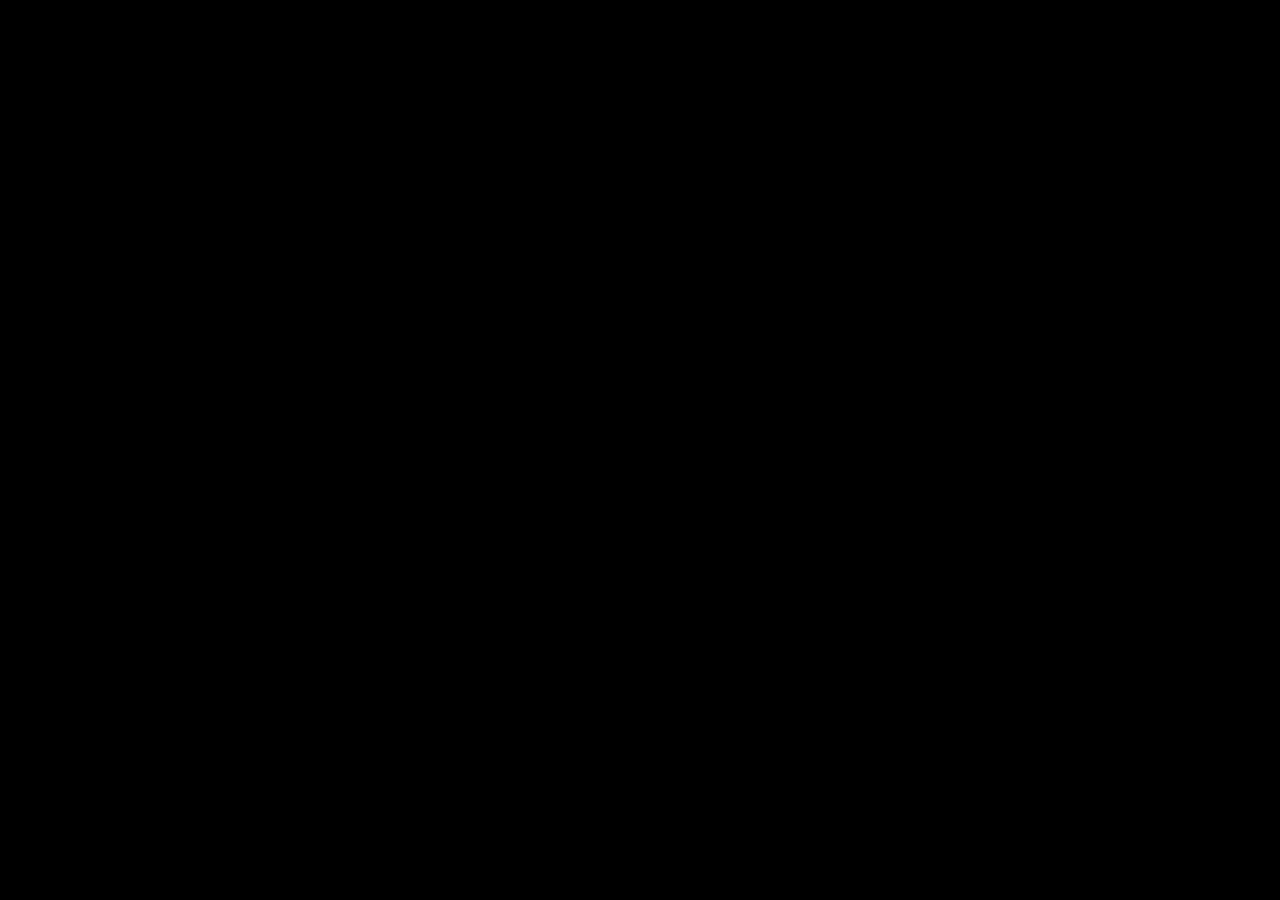
==== index.html @ 9c304bfe "first commit" ====
<!DOCTYPE html>
<html lang="uz">
<head>
  <meta charset="UTF-8">
  <meta name="viewport" content="width=device-width, initial-scale=1.0">
  <title>a</title>
  <link rel="stylesheet" href="./css/main.css" media="print" onload="this.media='all'" />
  <noscript>
    <link rel="stylesheet" href="./css/main.css" />
  </noscript>
  
</head>
<body>

 
  
</body>
</html>
---- css/main.css ----
@font-face {
	font-family: 'MontserratRegular';
	src: url('../fonts/Montserrat/Montserrat-Regular.woff2') format('woff2');
}
@font-face {
	font-family: 'MontserratBold';
	src: url('../fonts/Montserrat/Montserrat-Bold.ttf') format('truetype');
}
@font-face {
	font-family: 'Buyan';
	src: url('../fonts/Buyan/yubuyan-bold.woff') format('woff');
}
@font-face {
	font-family: 'Kuunari';
	src: url('../fonts/Kuunari/kuunari-black-condensed.woff') format('woff');
}

* {
	margin: 0;
	padding: 0;
	box-sizing: border-box;
	/* Matnni silliqroq ko'rsatish uchun muhim xususiyatlar */
	-webkit-font-smoothing: antialiased;
	-moz-osx-font-smoothing: grayscale;
}

body {
	background-color: #000000;
	color: white;
}

.container {
	max-width: 430px;
	margin: 0 auto;
	padding: 0 20px;
}

.header {
	padding-bottom: 20px;
	background-color: #000000;
}

.wrapper {
	display: flex;
	align-items: flex-start; /* Tepadan tekislash */
	margin-left: 20px;
	gap: 15px;
}

/* Chap va o'ng tarafdagi vaqt/sana bloklari */
.header__row,
.header__row__right {
	display: flex;
	flex-direction: column;
	padding-top: 10px; /* Logotip bilan bir qatorga tushishi uchun */
}

.header__row {
	align-items: flex-end;
	text-align: right;
}
.header__row__right {
	align-items: flex-start;
	text-align: left;
}

.header__row span,
.header__row__right span {
	font-family: 'MontserratRegular';
	font-size: 10px;
	color: #d7d7d7;
	text-transform: none;
	margin-bottom: 2px;
}

.row__text {
	font-family: 'MontserratBold';
	font-size: 14px;
	font-weight: 700;
	text-transform: uppercase;
	color: white;
}

.logo {
	display: flex;
	flex-direction: column;
	align-items: center;
	justify-content: center;
	background-color: #000;
	border: 1px solid rgba(255, 255, 255, 0.2);
	border-top: none;
	border-radius: 0 0 25px 25px;

	padding: 10px 20px;
	min-width: 160px;
}

.header__title {
	font-family: Buyan;
	font-weight: 700;
	font-size: 34px;
	line-height: 120%;
	text-align: center;
	text-transform: uppercase;
	color: #ffffff;
	margin-top: 25px;
	letter-spacing: 0.5px;
  max-width: 408px;
  width: 100%;
}

.header__title span {
	color: #ffd600;
	display: block;
  font-size: 34px;
}
---- css/main.css ----
@font-face {
	font-family: 'MontserratRegular';
	src: url('../fonts/Montserrat/Montserrat-Regular.woff2') format('woff2');
}
@font-face {
	font-family: 'MontserratBold';
	src: url('../fonts/Montserrat/Montserrat-Bold.ttf') format('truetype');
}
@font-face {
	font-family: 'Buyan';
	src: url('../fonts/Buyan/yubuyan-bold.woff') format('woff');
}
@font-face {
	font-family: 'Kuunari';
	src: url('../fonts/Kuunari/kuunari-black-condensed.woff') format('woff');
}

* {
	margin: 0;
	padding: 0;
	box-sizing: border-box;
	/* Matnni silliqroq ko'rsatish uchun muhim xususiyatlar */
	-webkit-font-smoothing: antialiased;
	-moz-osx-font-smoothing: grayscale;
}

body {
	background-color: #000000;
	color: white;
}

.container {
	max-width: 430px;
	margin: 0 auto;
	padding: 0 20px;
}

.header {
	padding-bottom: 20px;
	background-color: #000000;
}

.wrapper {
	display: flex;
	align-items: flex-start; /* Tepadan tekislash */
	margin-left: 20px;
	gap: 15px;
}

/* Chap va o'ng tarafdagi vaqt/sana bloklari */
.header__row,
.header__row__right {
	display: flex;
	flex-direction: column;
	padding-top: 10px; /* Logotip bilan bir qatorga tushishi uchun */
}

.header__row {
	align-items: flex-end;
	text-align: right;
}
.header__row__right {
	align-items: flex-start;
	text-align: left;
}

.header__row span,
.header__row__right span {
	font-family: 'MontserratRegular';
	font-size: 10px;
	color: #d7d7d7;
	text-transform: none;
	margin-bottom: 2px;
}

.row__text {
	font-family: 'MontserratBold';
	font-size: 14px;
	font-weight: 700;
	text-transform: uppercase;
	color: white;
}

.logo {
	display: flex;
	flex-direction: column;
	align-items: center;
	justify-content: center;
	background-color: #000;
	border: 1px solid rgba(255, 255, 255, 0.2);
	border-top: none;
	border-radius: 0 0 25px 25px;

	padding: 10px 20px;
	min-width: 160px;
}

.header__title {
	font-family: Buyan;
	font-weight: 700;
	font-size: 34px;
	line-height: 120%;
	text-align: center;
	text-transform: uppercase;
	color: #ffffff;
	margin-top: 25px;
	letter-spacing: 0.5px;
  max-width: 408px;
  width: 100%;
}

.header__title span {
	color: #ffd600;
	display: block;
  font-size: 34px;
}
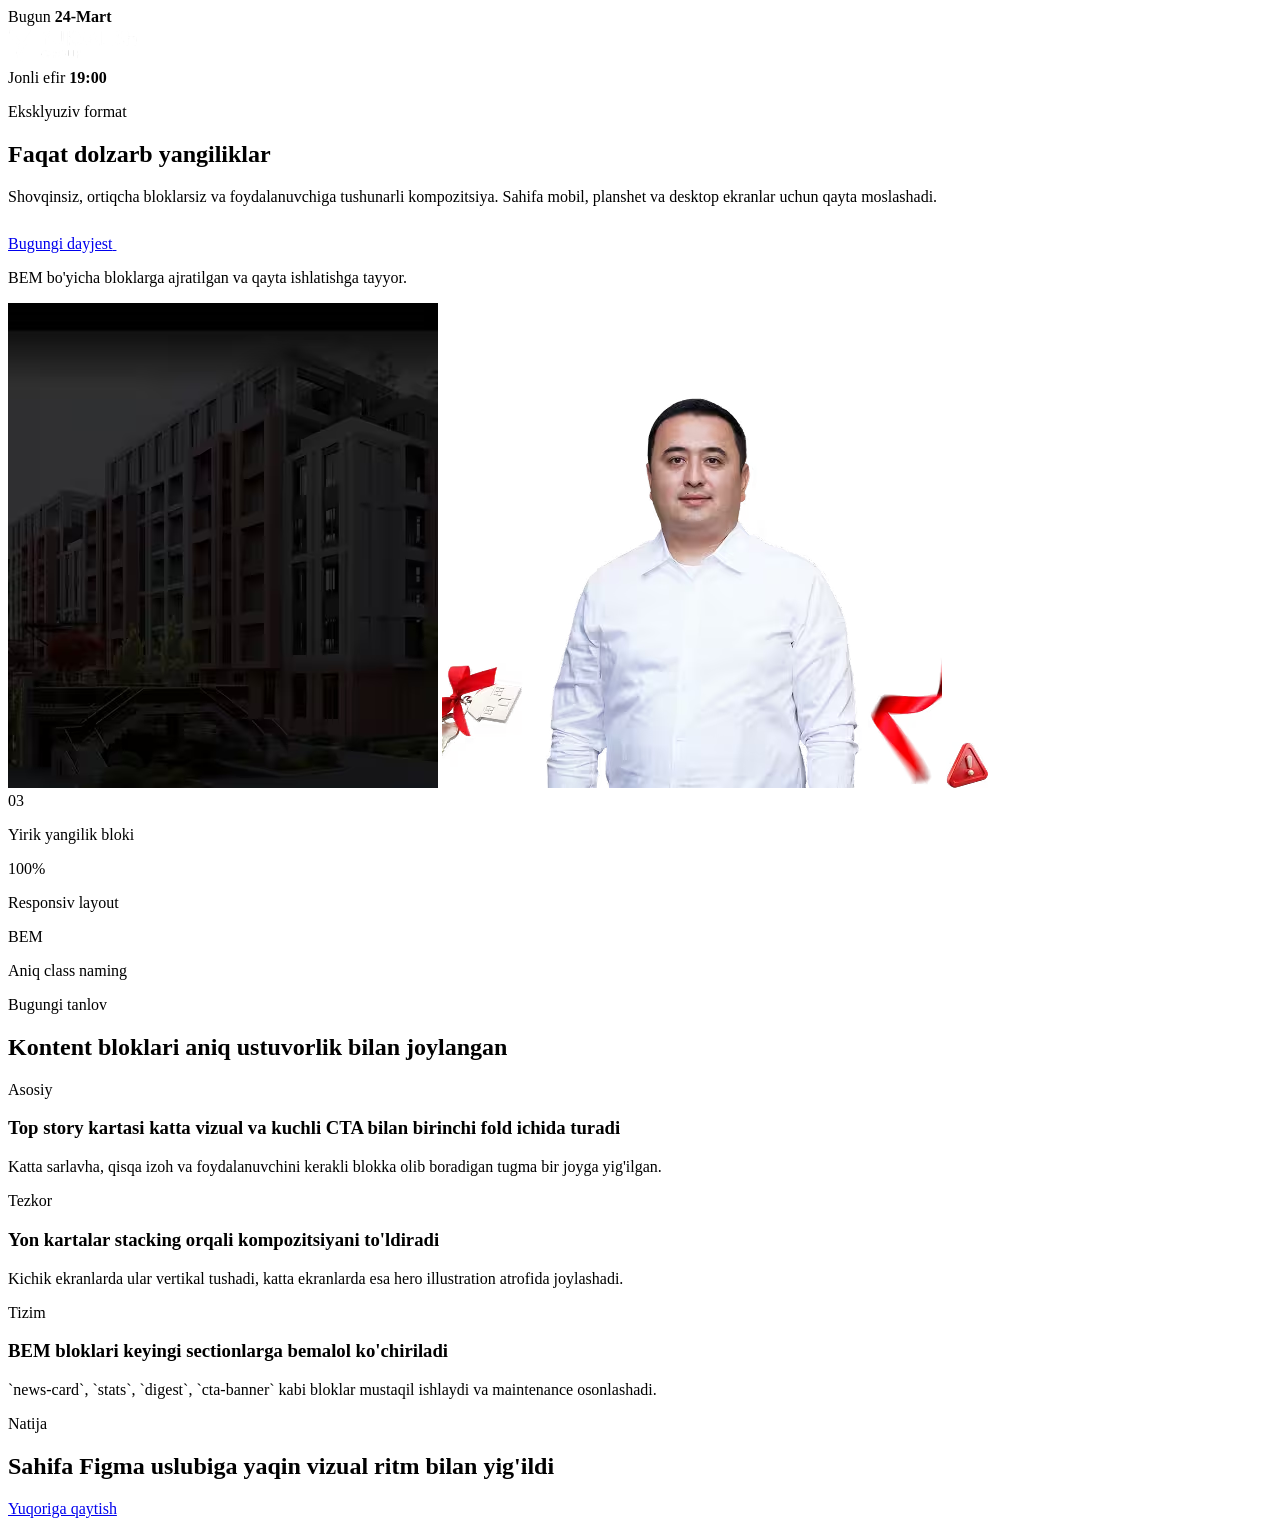
==== commit 339e6c73: "add" ====
--- a/index.html
+++ b/index.html
@@ -3,16 +3,126 @@
 <head>
   <meta charset="UTF-8">
   <meta name="viewport" content="width=device-width, initial-scale=1.0">
-  <title>a</title>
-  <link rel="stylesheet" href="./css/main.css" media="print" onload="this.media='all'" />
+  <title>Only News</title>
+  <meta name="description" content="Only News landing sahifasi. To'liq responsiv va BEM asosida yozilgan.">
+  <link rel="stylesheet" href="./css/main.css" media="print" onload="this.media='all'">
   <noscript>
-    <link rel="stylesheet" href="./css/main.css" />
+    <link rel="stylesheet" href="./css/main.css">
   </noscript>
-  
 </head>
-<body>
+<body class="page">
+  <div class="page__bg"></div>
 
- 
-  
+  <header class="site-header">
+    <div class="site-header__container container">
+      <div class="site-header__meta">
+        <span class="site-header__meta-label">Bugun</span>
+        <strong class="site-header__meta-value">24-Mart</strong>
+      </div>
+
+      <a class="site-header__logo-link" href="/" aria-label="Only News bosh sahifa">
+        <img class="site-header__logo" src="./images/header/logo.svg" alt="Only News logo" width="129" height="39">
+      </a>
+
+      <div class="site-header__meta site-header__meta--right">
+        <span class="site-header__meta-label">Jonli efir</span>
+        <strong class="site-header__meta-value">19:00</strong>
+      </div>
+    </div>
+  </header>
+
+  <main class="page__content">
+    <section class="hero">
+      <div class="hero__container container">
+        <div class="hero__content">
+          <p class="hero__eyebrow">Eksklyuziv format</p>
+          <h1 class="hero__title">
+            Faqat
+            <span class="hero__title-accent">dolzarb</span>
+            yangiliklar
+          </h1>
+          <p class="hero__description">
+            Shovqinsiz, ortiqcha bloklarsiz va foydalanuvchiga tushunarli kompozitsiya. Sahifa mobil, planshet va desktop ekranlar uchun qayta moslashadi.
+          </p>
+
+          <div class="hero__actions">
+            <a class="hero__button" href="#digest">
+              <span class="hero__button-text">Bugungi dayjest</span>
+              <span class="hero__button-icon" aria-hidden="true">
+                <img src="./images/hero/submit.svg" alt="" width="22" height="27">
+              </span>
+            </a>
+            <p class="hero__note">BEM bo'yicha bloklarga ajratilgan va qayta ishlatishga tayyor.</p>
+          </div>
+        </div>
+
+        <div class="hero__media">
+          <div class="hero__frame">
+            <img class="hero__frame-bg" src="./images/hero/wrapper.avif" alt="" loading="lazy" decoding="async">
+            <img class="hero__frame-card hero__frame-card--left" src="./images/hero/left.avif" alt="Asosiy yangilik kartasi" loading="lazy" decoding="async">
+            <img class="hero__frame-card hero__frame-card--center" src="./images/hero/logo.avif" alt="Only News asosiy kartasi" loading="lazy" decoding="async">
+            <img class="hero__frame-card hero__frame-card--right" src="./images/hero/right.avif" alt="Ikkinchi yangilik kartasi" loading="lazy" decoding="async">
+            <img class="hero__frame-mark" src="./images/hero/undo.avif" alt="" loading="lazy" decoding="async">
+          </div>
+        </div>
+      </div>
+    </section>
+
+    <section class="stats">
+      <div class="stats__container container">
+        <article class="stats__item">
+          <span class="stats__value">03</span>
+          <p class="stats__label">Yirik yangilik bloki</p>
+        </article>
+        <article class="stats__item">
+          <span class="stats__value">100%</span>
+          <p class="stats__label">Responsiv layout</p>
+        </article>
+        <article class="stats__item">
+          <span class="stats__value">BEM</span>
+          <p class="stats__label">Aniq class naming</p>
+        </article>
+      </div>
+    </section>
+
+    <section class="digest" id="digest">
+      <div class="digest__container container">
+        <div class="digest__intro">
+          <p class="digest__eyebrow">Bugungi tanlov</p>
+          <h2 class="digest__title">Kontent bloklari aniq ustuvorlik bilan joylangan</h2>
+        </div>
+
+        <div class="digest__grid">
+          <article class="news-card news-card--feature">
+            <span class="news-card__tag">Asosiy</span>
+            <h3 class="news-card__title">Top story kartasi katta vizual va kuchli CTA bilan birinchi fold ichida turadi</h3>
+            <p class="news-card__text">Katta sarlavha, qisqa izoh va foydalanuvchini kerakli blokka olib boradigan tugma bir joyga yig'ilgan.</p>
+          </article>
+
+          <article class="news-card">
+            <span class="news-card__tag">Tezkor</span>
+            <h3 class="news-card__title">Yon kartalar stacking orqali kompozitsiyani to'ldiradi</h3>
+            <p class="news-card__text">Kichik ekranlarda ular vertikal tushadi, katta ekranlarda esa hero illustration atrofida joylashadi.</p>
+          </article>
+
+          <article class="news-card">
+            <span class="news-card__tag">Tizim</span>
+            <h3 class="news-card__title">BEM bloklari keyingi sectionlarga bemalol ko'chiriladi</h3>
+            <p class="news-card__text">`news-card`, `stats`, `digest`, `cta-banner` kabi bloklar mustaqil ishlaydi va maintenance osonlashadi.</p>
+          </article>
+        </div>
+      </div>
+    </section>
+
+    <section class="cta-banner">
+      <div class="cta-banner__container container">
+        <div class="cta-banner__content">
+          <p class="cta-banner__eyebrow">Natija</p>
+          <h2 class="cta-banner__title">Sahifa Figma uslubiga yaqin vizual ritm bilan yig'ildi</h2>
+        </div>
+        <a class="cta-banner__button" href="#top">Yuqoriga qaytish</a>
+      </div>
+    </section>
+  </main>
 </body>
-</html>+</html>
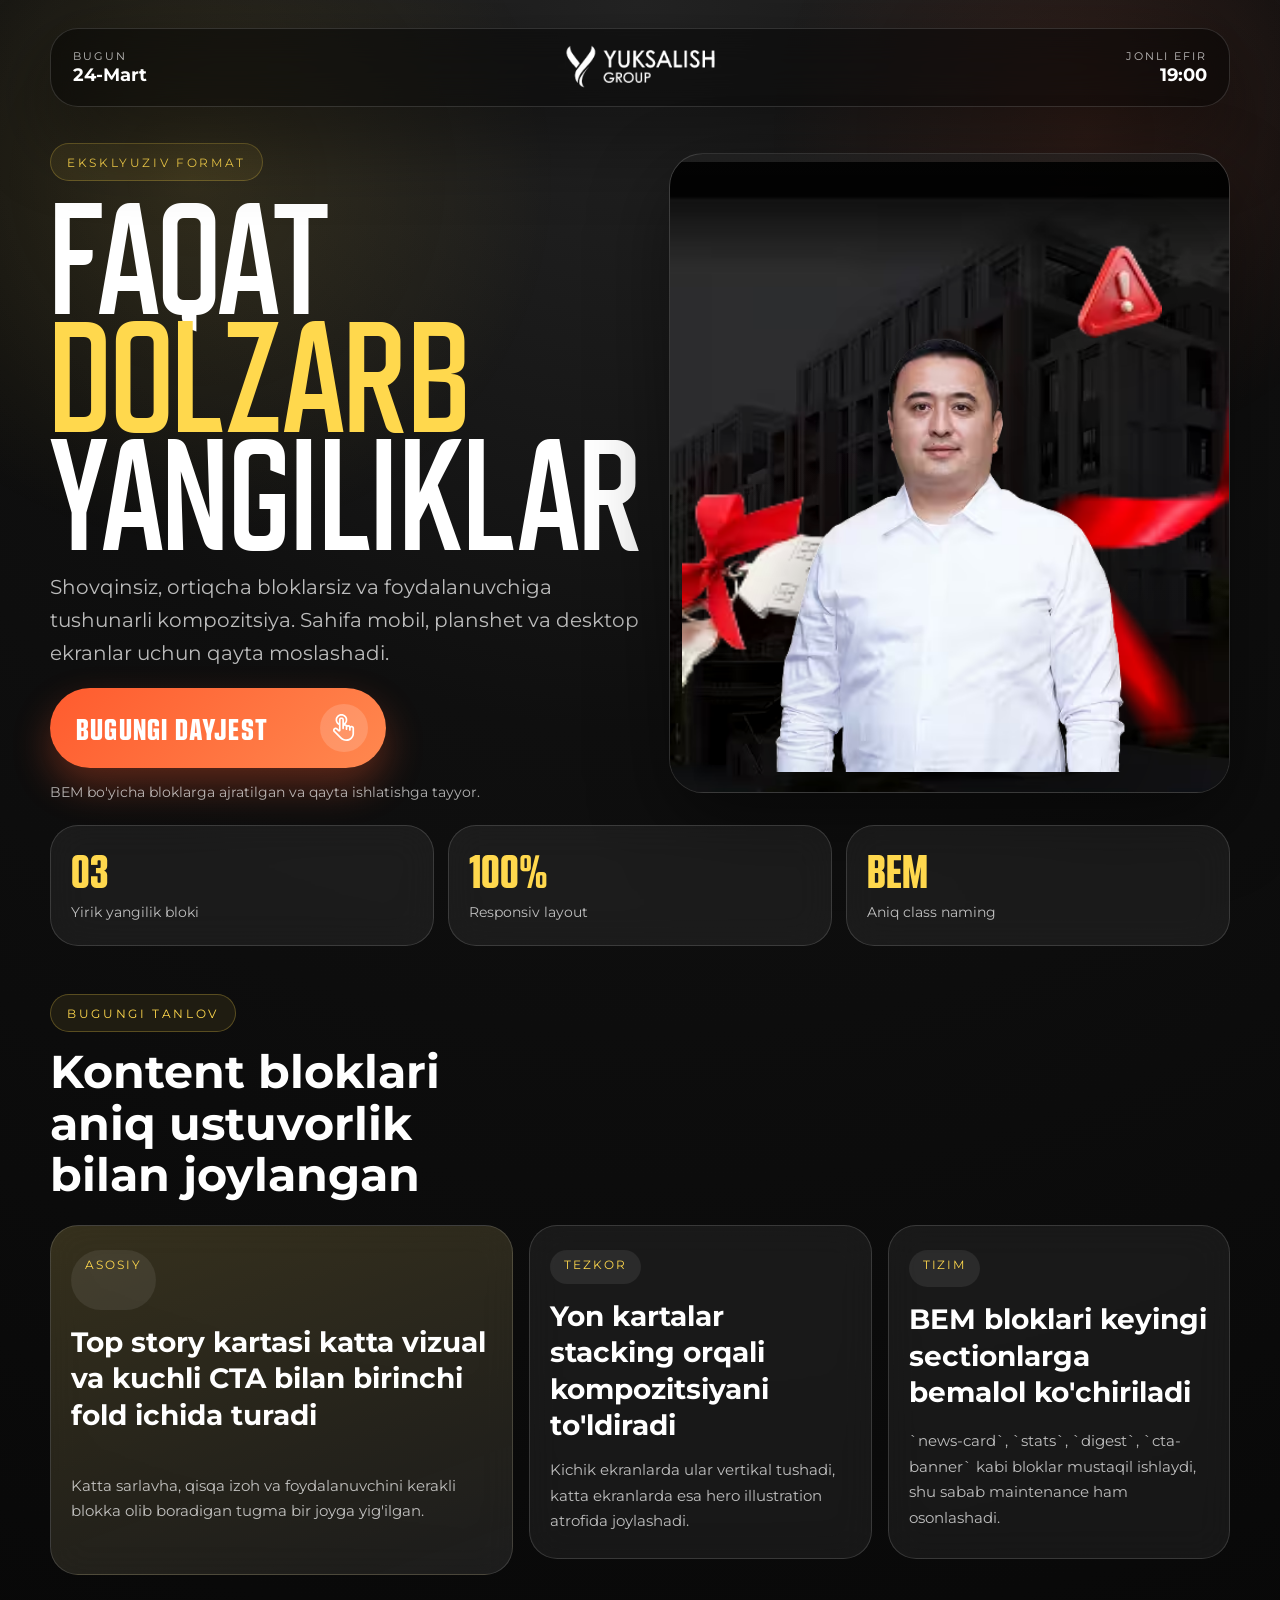
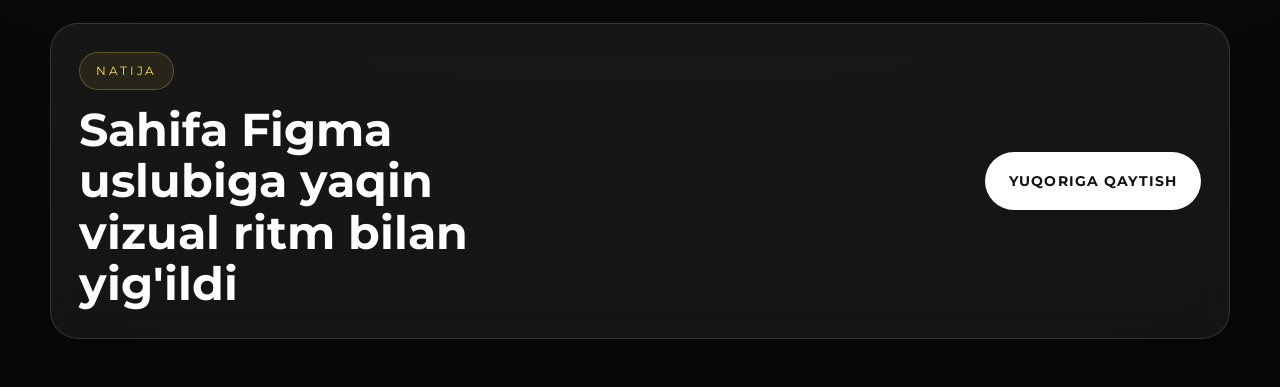
==== commit ff9e3add: "add" ====
--- a/index.html
+++ b/index.html
@@ -10,7 +10,7 @@
     <link rel="stylesheet" href="./css/main.css">
   </noscript>
 </head>
-<body class="page">
+<body class="page" id="top">
   <div class="page__bg"></div>
 
   <header class="site-header">
@@ -108,7 +108,7 @@
           <article class="news-card">
             <span class="news-card__tag">Tizim</span>
             <h3 class="news-card__title">BEM bloklari keyingi sectionlarga bemalol ko'chiriladi</h3>
-            <p class="news-card__text">`news-card`, `stats`, `digest`, `cta-banner` kabi bloklar mustaqil ishlaydi va maintenance osonlashadi.</p>
+            <p class="news-card__text">`news-card`, `stats`, `digest`, `cta-banner` kabi bloklar mustaqil ishlaydi, shu sabab maintenance ham osonlashadi.</p>
           </article>
         </div>
       </div>
--- a/css/main.css
+++ b/css/main.css
@@ -0,0 +1,510 @@
+@font-face {
+  font-family: "MontserratRegular";
+  src: url("../fonts/Montserrat/Montserrat-Regular.woff2") format("woff2");
+  font-display: swap;
+}
+
+@font-face {
+  font-family: "MontserratBold";
+  src: url("../fonts/Montserrat/Montserrat-Bold.woff2") format("woff2");
+  font-display: swap;
+}
+
+@font-face {
+  font-family: "Buyan";
+  src: url("../fonts/Buyan/yubuyan-bold.woff") format("woff");
+  font-display: swap;
+}
+
+@font-face {
+  font-family: "Kuunari";
+  src: url("../fonts/Kuunari/kuunari-black-condensed.woff") format("woff");
+  font-display: swap;
+}
+
+:root {
+  --page-bg: #060606;
+  --panel-bg: rgba(255, 255, 255, 0.06);
+  --panel-border: rgba(255, 255, 255, 0.14);
+  --text-primary: #ffffff;
+  --text-muted: rgba(255, 255, 255, 0.72);
+  --accent: #ffd84d;
+  --accent-strong: #ff5b2e;
+  --shadow-lg: 0 30px 80px rgba(0, 0, 0, 0.45);
+}
+
+*,
+*::before,
+*::after {
+  box-sizing: border-box;
+}
+
+html {
+  scroll-behavior: smooth;
+}
+
+body,
+h1,
+h2,
+h3,
+p {
+  margin: 0;
+}
+
+body {
+  min-width: 320px;
+  background: radial-gradient(circle at top, #242424 0%, #0f0f0f 35%, #060606 100%);
+  color: var(--text-primary);
+  font-family: "MontserratRegular", sans-serif;
+  -webkit-font-smoothing: antialiased;
+  -moz-osx-font-smoothing: grayscale;
+}
+
+img {
+  display: block;
+  max-width: 100%;
+}
+
+a {
+  color: inherit;
+  text-decoration: none;
+}
+
+.page {
+  position: relative;
+  overflow-x: clip;
+}
+
+.page__bg {
+  position: fixed;
+  inset: 0;
+  pointer-events: none;
+  background:
+    radial-gradient(circle at 15% 20%, rgba(255, 216, 77, 0.12), transparent 28%),
+    radial-gradient(circle at 85% 15%, rgba(255, 91, 46, 0.12), transparent 24%);
+  z-index: -1;
+}
+
+.page__content {
+  padding-bottom: 48px;
+}
+
+.container {
+  width: min(100% - 32px, 1180px);
+  margin-inline: auto;
+}
+
+.site-header {
+  padding-top: 20px;
+}
+
+.site-header__container {
+  display: grid;
+  grid-template-columns: 1fr auto 1fr;
+  align-items: center;
+  gap: 12px;
+  padding: 14px 16px;
+  border: 1px solid var(--panel-border);
+  border-radius: 28px;
+  background: rgba(0, 0, 0, 0.48);
+  backdrop-filter: blur(18px);
+  box-shadow: var(--shadow-lg);
+}
+
+.site-header__meta {
+  display: flex;
+  flex-direction: column;
+  gap: 2px;
+}
+
+.site-header__meta--right {
+  align-items: flex-end;
+  text-align: right;
+}
+
+.site-header__meta-label {
+  color: var(--text-muted);
+  font-size: 11px;
+  letter-spacing: 0.18em;
+  text-transform: uppercase;
+}
+
+.site-header__meta-value {
+  font-family: "MontserratBold", sans-serif;
+  font-size: clamp(13px, 2.8vw, 18px);
+  line-height: 1.2;
+}
+
+.site-header__logo-link {
+  justify-self: center;
+}
+
+.site-header__logo {
+  width: clamp(110px, 20vw, 150px);
+  height: auto;
+}
+
+.hero {
+  padding-top: 28px;
+}
+
+.hero__container {
+  display: grid;
+  gap: 24px;
+  align-items: center;
+}
+
+.hero__content {
+  display: grid;
+  gap: 18px;
+}
+
+.hero__eyebrow,
+.digest__eyebrow,
+.cta-banner__eyebrow {
+  display: inline-flex;
+  align-items: center;
+  width: fit-content;
+  min-height: 38px;
+  padding: 8px 16px;
+  border: 1px solid rgba(255, 216, 77, 0.26);
+  border-radius: 999px;
+  background: rgba(255, 216, 77, 0.08);
+  color: var(--accent);
+  font-size: 12px;
+  letter-spacing: 0.22em;
+  text-transform: uppercase;
+}
+
+.hero__title {
+  max-width: 11ch;
+  font-family: "Buyan", sans-serif;
+  font-size: clamp(54px, 13vw, 128px);
+  line-height: 0.92;
+  text-transform: uppercase;
+}
+
+.hero__title-accent {
+  display: block;
+  color: var(--accent);
+}
+
+.hero__description {
+  max-width: 620px;
+  color: var(--text-muted);
+  font-size: clamp(16px, 2.4vw, 20px);
+  line-height: 1.65;
+}
+
+.hero__actions {
+  display: grid;
+  gap: 14px;
+}
+
+.hero__button {
+  display: inline-flex;
+  align-items: center;
+  justify-content: space-between;
+  gap: 18px;
+  width: min(100%, 336px);
+  min-height: 74px;
+  padding: 16px 18px 16px 26px;
+  border-radius: 999px;
+  background: linear-gradient(135deg, var(--accent-strong), #ff884f);
+  box-shadow: 0 18px 38px rgba(255, 91, 46, 0.32);
+}
+
+.hero__button-text {
+  font-family: "Kuunari", sans-serif;
+  font-size: clamp(22px, 5vw, 30px);
+  line-height: 1;
+  letter-spacing: 0.04em;
+  text-transform: uppercase;
+}
+
+.hero__button-icon {
+  display: grid;
+  place-items: center;
+  flex-shrink: 0;
+  width: 48px;
+  height: 48px;
+  border-radius: 50%;
+  background: rgba(255, 255, 255, 0.16);
+}
+
+.hero__note {
+  color: rgba(255, 255, 255, 0.68);
+  font-size: 14px;
+  line-height: 1.55;
+}
+
+.hero__media {
+  position: relative;
+}
+
+.hero__frame {
+  position: relative;
+  isolation: isolate;
+  min-height: clamp(320px, 72vw, 640px);
+  padding: clamp(18px, 4vw, 42px);
+  border-radius: 34px;
+  border: 1px solid var(--panel-border);
+  background:
+    linear-gradient(180deg, rgba(255, 255, 255, 0.08), rgba(255, 255, 255, 0.02)),
+    rgba(0, 0, 0, 0.52);
+  overflow: hidden;
+  box-shadow: var(--shadow-lg);
+}
+
+.hero__frame-bg {
+  position: absolute;
+  inset: auto 0 0 0;
+  width: 100%;
+  height: auto;
+  opacity: 0.9;
+}
+
+.hero__frame-card,
+.hero__frame-mark {
+  position: absolute;
+  height: auto;
+  filter: drop-shadow(0 20px 40px rgba(0, 0, 0, 0.35));
+}
+
+.hero__frame-card--center {
+  left: 50%;
+  bottom: 20px;
+  width: min(68%, 360px);
+  transform: translateX(-50%);
+  z-index: 3;
+}
+
+.hero__frame-card--left {
+  left: -2%;
+  bottom: 28px;
+  width: min(42%, 210px);
+  z-index: 2;
+}
+
+.hero__frame-card--right {
+  right: -4%;
+  bottom: 34px;
+  width: min(42%, 210px);
+  z-index: 2;
+}
+
+.hero__frame-mark {
+  top: 14%;
+  right: 12%;
+  width: min(16%, 86px);
+  z-index: 4;
+}
+
+.stats {
+  padding-top: 22px;
+}
+
+.stats__container {
+  display: grid;
+  gap: 14px;
+}
+
+.stats__item,
+.news-card,
+.cta-banner__container {
+  border: 1px solid var(--panel-border);
+  border-radius: 28px;
+  background: var(--panel-bg);
+  backdrop-filter: blur(18px);
+}
+
+.stats__item {
+  padding: 22px 20px;
+}
+
+.stats__value {
+  display: block;
+  margin-bottom: 10px;
+  font-family: "Kuunari", sans-serif;
+  font-size: clamp(30px, 7vw, 44px);
+  line-height: 1;
+  color: var(--accent);
+  text-transform: uppercase;
+}
+
+.stats__label {
+  color: var(--text-muted);
+  font-size: 14px;
+  line-height: 1.5;
+}
+
+.digest {
+  padding-top: 48px;
+}
+
+.digest__container {
+  display: grid;
+  gap: 24px;
+}
+
+.digest__intro {
+  display: grid;
+  gap: 14px;
+}
+
+.digest__title,
+.cta-banner__title {
+  max-width: 14ch;
+  font-family: "MontserratBold", sans-serif;
+  font-size: clamp(28px, 5vw, 46px);
+  line-height: 1.12;
+}
+
+.digest__grid {
+  display: grid;
+  gap: 16px;
+}
+
+.news-card {
+  display: grid;
+  gap: 14px;
+  padding: 24px 20px;
+}
+
+.news-card--feature {
+  background:
+    linear-gradient(160deg, rgba(255, 216, 77, 0.14), rgba(255, 255, 255, 0.04)),
+    rgba(255, 255, 255, 0.04);
+}
+
+.news-card__tag {
+  width: fit-content;
+  min-height: 34px;
+  padding: 7px 14px;
+  border-radius: 999px;
+  background: rgba(255, 255, 255, 0.08);
+  color: var(--accent);
+  font-size: 12px;
+  letter-spacing: 0.16em;
+  text-transform: uppercase;
+}
+
+.news-card__title {
+  font-family: "MontserratBold", sans-serif;
+  font-size: clamp(20px, 4vw, 28px);
+  line-height: 1.3;
+}
+
+.news-card__text {
+  color: var(--text-muted);
+  font-size: 15px;
+  line-height: 1.7;
+}
+
+.cta-banner {
+  padding-top: 48px;
+}
+
+.cta-banner__container {
+  display: grid;
+  gap: 22px;
+  padding: 24px 20px;
+}
+
+.cta-banner__content {
+  display: grid;
+  gap: 14px;
+}
+
+.cta-banner__button {
+  display: inline-flex;
+  align-items: center;
+  justify-content: center;
+  min-height: 58px;
+  padding: 12px 24px;
+  border-radius: 999px;
+  background: #ffffff;
+  color: #111111;
+  font-family: "MontserratBold", sans-serif;
+  font-size: 14px;
+  letter-spacing: 0.08em;
+  text-transform: uppercase;
+}
+
+@media (min-width: 640px) {
+  .container {
+    width: min(100% - 48px, 1180px);
+  }
+
+  .hero {
+    padding-top: 36px;
+  }
+
+  .stats__container {
+    grid-template-columns: repeat(3, 1fr);
+  }
+
+  .digest__grid {
+    grid-template-columns: repeat(2, 1fr);
+  }
+
+  .news-card--feature {
+    grid-column: span 2;
+  }
+
+  .cta-banner__container {
+    grid-template-columns: minmax(0, 1fr) auto;
+    align-items: center;
+    padding: 28px;
+  }
+}
+
+@media (min-width: 960px) {
+  .site-header {
+    padding-top: 28px;
+  }
+
+  .site-header__container {
+    padding: 16px 22px;
+  }
+
+  .hero__container {
+    grid-template-columns: minmax(0, 1.02fr) minmax(420px, 0.98fr);
+    gap: 36px;
+  }
+
+  .hero__frame-card--left {
+    left: 2%;
+  }
+
+  .hero__frame-card--right {
+    right: 0;
+  }
+
+  .digest__grid {
+    grid-template-columns: 1.15fr 0.85fr 0.85fr;
+  }
+
+  .news-card--feature {
+    grid-column: auto;
+    grid-row: span 2;
+  }
+}
+
+@media (max-width: 479px) {
+  .site-header__container {
+    grid-template-columns: 1fr;
+    justify-items: center;
+    text-align: center;
+  }
+
+  .site-header__meta,
+  .site-header__meta--right {
+    align-items: center;
+    text-align: center;
+  }
+
+  .hero__button {
+    width: 100%;
+  }
+}
--- a/css/main.css
+++ b/css/main.css
@@ -0,0 +1,510 @@
+@font-face {
+  font-family: "MontserratRegular";
+  src: url("../fonts/Montserrat/Montserrat-Regular.woff2") format("woff2");
+  font-display: swap;
+}
+
+@font-face {
+  font-family: "MontserratBold";
+  src: url("../fonts/Montserrat/Montserrat-Bold.woff2") format("woff2");
+  font-display: swap;
+}
+
+@font-face {
+  font-family: "Buyan";
+  src: url("../fonts/Buyan/yubuyan-bold.woff") format("woff");
+  font-display: swap;
+}
+
+@font-face {
+  font-family: "Kuunari";
+  src: url("../fonts/Kuunari/kuunari-black-condensed.woff") format("woff");
+  font-display: swap;
+}
+
+:root {
+  --page-bg: #060606;
+  --panel-bg: rgba(255, 255, 255, 0.06);
+  --panel-border: rgba(255, 255, 255, 0.14);
+  --text-primary: #ffffff;
+  --text-muted: rgba(255, 255, 255, 0.72);
+  --accent: #ffd84d;
+  --accent-strong: #ff5b2e;
+  --shadow-lg: 0 30px 80px rgba(0, 0, 0, 0.45);
+}
+
+*,
+*::before,
+*::after {
+  box-sizing: border-box;
+}
+
+html {
+  scroll-behavior: smooth;
+}
+
+body,
+h1,
+h2,
+h3,
+p {
+  margin: 0;
+}
+
+body {
+  min-width: 320px;
+  background: radial-gradient(circle at top, #242424 0%, #0f0f0f 35%, #060606 100%);
+  color: var(--text-primary);
+  font-family: "MontserratRegular", sans-serif;
+  -webkit-font-smoothing: antialiased;
+  -moz-osx-font-smoothing: grayscale;
+}
+
+img {
+  display: block;
+  max-width: 100%;
+}
+
+a {
+  color: inherit;
+  text-decoration: none;
+}
+
+.page {
+  position: relative;
+  overflow-x: clip;
+}
+
+.page__bg {
+  position: fixed;
+  inset: 0;
+  pointer-events: none;
+  background:
+    radial-gradient(circle at 15% 20%, rgba(255, 216, 77, 0.12), transparent 28%),
+    radial-gradient(circle at 85% 15%, rgba(255, 91, 46, 0.12), transparent 24%);
+  z-index: -1;
+}
+
+.page__content {
+  padding-bottom: 48px;
+}
+
+.container {
+  width: min(100% - 32px, 1180px);
+  margin-inline: auto;
+}
+
+.site-header {
+  padding-top: 20px;
+}
+
+.site-header__container {
+  display: grid;
+  grid-template-columns: 1fr auto 1fr;
+  align-items: center;
+  gap: 12px;
+  padding: 14px 16px;
+  border: 1px solid var(--panel-border);
+  border-radius: 28px;
+  background: rgba(0, 0, 0, 0.48);
+  backdrop-filter: blur(18px);
+  box-shadow: var(--shadow-lg);
+}
+
+.site-header__meta {
+  display: flex;
+  flex-direction: column;
+  gap: 2px;
+}
+
+.site-header__meta--right {
+  align-items: flex-end;
+  text-align: right;
+}
+
+.site-header__meta-label {
+  color: var(--text-muted);
+  font-size: 11px;
+  letter-spacing: 0.18em;
+  text-transform: uppercase;
+}
+
+.site-header__meta-value {
+  font-family: "MontserratBold", sans-serif;
+  font-size: clamp(13px, 2.8vw, 18px);
+  line-height: 1.2;
+}
+
+.site-header__logo-link {
+  justify-self: center;
+}
+
+.site-header__logo {
+  width: clamp(110px, 20vw, 150px);
+  height: auto;
+}
+
+.hero {
+  padding-top: 28px;
+}
+
+.hero__container {
+  display: grid;
+  gap: 24px;
+  align-items: center;
+}
+
+.hero__content {
+  display: grid;
+  gap: 18px;
+}
+
+.hero__eyebrow,
+.digest__eyebrow,
+.cta-banner__eyebrow {
+  display: inline-flex;
+  align-items: center;
+  width: fit-content;
+  min-height: 38px;
+  padding: 8px 16px;
+  border: 1px solid rgba(255, 216, 77, 0.26);
+  border-radius: 999px;
+  background: rgba(255, 216, 77, 0.08);
+  color: var(--accent);
+  font-size: 12px;
+  letter-spacing: 0.22em;
+  text-transform: uppercase;
+}
+
+.hero__title {
+  max-width: 11ch;
+  font-family: "Buyan", sans-serif;
+  font-size: clamp(54px, 13vw, 128px);
+  line-height: 0.92;
+  text-transform: uppercase;
+}
+
+.hero__title-accent {
+  display: block;
+  color: var(--accent);
+}
+
+.hero__description {
+  max-width: 620px;
+  color: var(--text-muted);
+  font-size: clamp(16px, 2.4vw, 20px);
+  line-height: 1.65;
+}
+
+.hero__actions {
+  display: grid;
+  gap: 14px;
+}
+
+.hero__button {
+  display: inline-flex;
+  align-items: center;
+  justify-content: space-between;
+  gap: 18px;
+  width: min(100%, 336px);
+  min-height: 74px;
+  padding: 16px 18px 16px 26px;
+  border-radius: 999px;
+  background: linear-gradient(135deg, var(--accent-strong), #ff884f);
+  box-shadow: 0 18px 38px rgba(255, 91, 46, 0.32);
+}
+
+.hero__button-text {
+  font-family: "Kuunari", sans-serif;
+  font-size: clamp(22px, 5vw, 30px);
+  line-height: 1;
+  letter-spacing: 0.04em;
+  text-transform: uppercase;
+}
+
+.hero__button-icon {
+  display: grid;
+  place-items: center;
+  flex-shrink: 0;
+  width: 48px;
+  height: 48px;
+  border-radius: 50%;
+  background: rgba(255, 255, 255, 0.16);
+}
+
+.hero__note {
+  color: rgba(255, 255, 255, 0.68);
+  font-size: 14px;
+  line-height: 1.55;
+}
+
+.hero__media {
+  position: relative;
+}
+
+.hero__frame {
+  position: relative;
+  isolation: isolate;
+  min-height: clamp(320px, 72vw, 640px);
+  padding: clamp(18px, 4vw, 42px);
+  border-radius: 34px;
+  border: 1px solid var(--panel-border);
+  background:
+    linear-gradient(180deg, rgba(255, 255, 255, 0.08), rgba(255, 255, 255, 0.02)),
+    rgba(0, 0, 0, 0.52);
+  overflow: hidden;
+  box-shadow: var(--shadow-lg);
+}
+
+.hero__frame-bg {
+  position: absolute;
+  inset: auto 0 0 0;
+  width: 100%;
+  height: auto;
+  opacity: 0.9;
+}
+
+.hero__frame-card,
+.hero__frame-mark {
+  position: absolute;
+  height: auto;
+  filter: drop-shadow(0 20px 40px rgba(0, 0, 0, 0.35));
+}
+
+.hero__frame-card--center {
+  left: 50%;
+  bottom: 20px;
+  width: min(68%, 360px);
+  transform: translateX(-50%);
+  z-index: 3;
+}
+
+.hero__frame-card--left {
+  left: -2%;
+  bottom: 28px;
+  width: min(42%, 210px);
+  z-index: 2;
+}
+
+.hero__frame-card--right {
+  right: -4%;
+  bottom: 34px;
+  width: min(42%, 210px);
+  z-index: 2;
+}
+
+.hero__frame-mark {
+  top: 14%;
+  right: 12%;
+  width: min(16%, 86px);
+  z-index: 4;
+}
+
+.stats {
+  padding-top: 22px;
+}
+
+.stats__container {
+  display: grid;
+  gap: 14px;
+}
+
+.stats__item,
+.news-card,
+.cta-banner__container {
+  border: 1px solid var(--panel-border);
+  border-radius: 28px;
+  background: var(--panel-bg);
+  backdrop-filter: blur(18px);
+}
+
+.stats__item {
+  padding: 22px 20px;
+}
+
+.stats__value {
+  display: block;
+  margin-bottom: 10px;
+  font-family: "Kuunari", sans-serif;
+  font-size: clamp(30px, 7vw, 44px);
+  line-height: 1;
+  color: var(--accent);
+  text-transform: uppercase;
+}
+
+.stats__label {
+  color: var(--text-muted);
+  font-size: 14px;
+  line-height: 1.5;
+}
+
+.digest {
+  padding-top: 48px;
+}
+
+.digest__container {
+  display: grid;
+  gap: 24px;
+}
+
+.digest__intro {
+  display: grid;
+  gap: 14px;
+}
+
+.digest__title,
+.cta-banner__title {
+  max-width: 14ch;
+  font-family: "MontserratBold", sans-serif;
+  font-size: clamp(28px, 5vw, 46px);
+  line-height: 1.12;
+}
+
+.digest__grid {
+  display: grid;
+  gap: 16px;
+}
+
+.news-card {
+  display: grid;
+  gap: 14px;
+  padding: 24px 20px;
+}
+
+.news-card--feature {
+  background:
+    linear-gradient(160deg, rgba(255, 216, 77, 0.14), rgba(255, 255, 255, 0.04)),
+    rgba(255, 255, 255, 0.04);
+}
+
+.news-card__tag {
+  width: fit-content;
+  min-height: 34px;
+  padding: 7px 14px;
+  border-radius: 999px;
+  background: rgba(255, 255, 255, 0.08);
+  color: var(--accent);
+  font-size: 12px;
+  letter-spacing: 0.16em;
+  text-transform: uppercase;
+}
+
+.news-card__title {
+  font-family: "MontserratBold", sans-serif;
+  font-size: clamp(20px, 4vw, 28px);
+  line-height: 1.3;
+}
+
+.news-card__text {
+  color: var(--text-muted);
+  font-size: 15px;
+  line-height: 1.7;
+}
+
+.cta-banner {
+  padding-top: 48px;
+}
+
+.cta-banner__container {
+  display: grid;
+  gap: 22px;
+  padding: 24px 20px;
+}
+
+.cta-banner__content {
+  display: grid;
+  gap: 14px;
+}
+
+.cta-banner__button {
+  display: inline-flex;
+  align-items: center;
+  justify-content: center;
+  min-height: 58px;
+  padding: 12px 24px;
+  border-radius: 999px;
+  background: #ffffff;
+  color: #111111;
+  font-family: "MontserratBold", sans-serif;
+  font-size: 14px;
+  letter-spacing: 0.08em;
+  text-transform: uppercase;
+}
+
+@media (min-width: 640px) {
+  .container {
+    width: min(100% - 48px, 1180px);
+  }
+
+  .hero {
+    padding-top: 36px;
+  }
+
+  .stats__container {
+    grid-template-columns: repeat(3, 1fr);
+  }
+
+  .digest__grid {
+    grid-template-columns: repeat(2, 1fr);
+  }
+
+  .news-card--feature {
+    grid-column: span 2;
+  }
+
+  .cta-banner__container {
+    grid-template-columns: minmax(0, 1fr) auto;
+    align-items: center;
+    padding: 28px;
+  }
+}
+
+@media (min-width: 960px) {
+  .site-header {
+    padding-top: 28px;
+  }
+
+  .site-header__container {
+    padding: 16px 22px;
+  }
+
+  .hero__container {
+    grid-template-columns: minmax(0, 1.02fr) minmax(420px, 0.98fr);
+    gap: 36px;
+  }
+
+  .hero__frame-card--left {
+    left: 2%;
+  }
+
+  .hero__frame-card--right {
+    right: 0;
+  }
+
+  .digest__grid {
+    grid-template-columns: 1.15fr 0.85fr 0.85fr;
+  }
+
+  .news-card--feature {
+    grid-column: auto;
+    grid-row: span 2;
+  }
+}
+
+@media (max-width: 479px) {
+  .site-header__container {
+    grid-template-columns: 1fr;
+    justify-items: center;
+    text-align: center;
+  }
+
+  .site-header__meta,
+  .site-header__meta--right {
+    align-items: center;
+    text-align: center;
+  }
+
+  .hero__button {
+    width: 100%;
+  }
+}
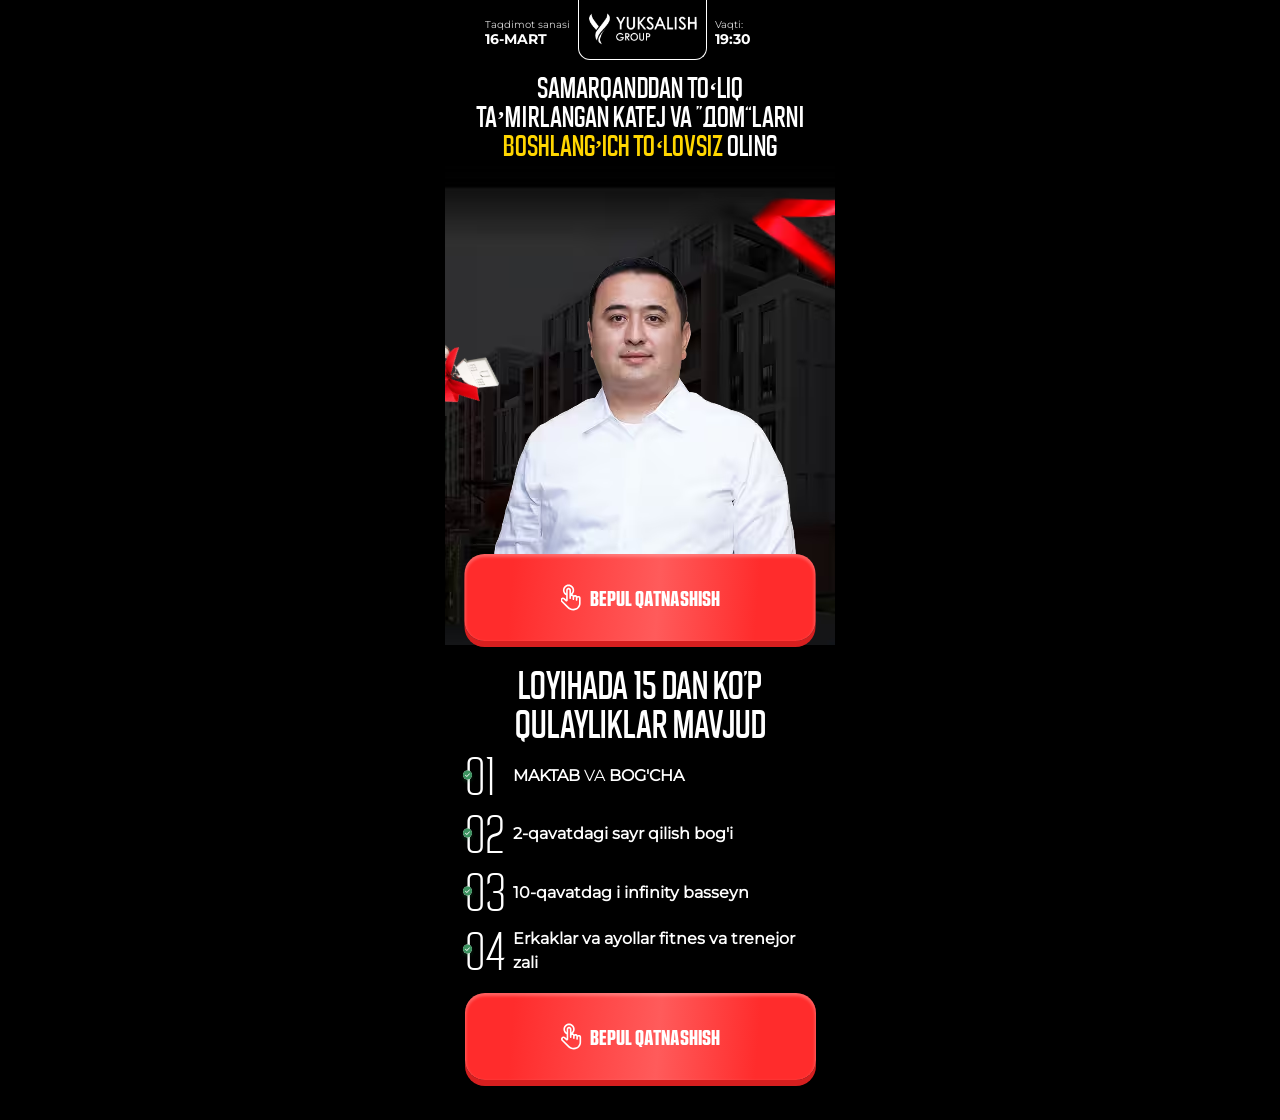
==== commit bc9b455b: "add" ====
--- a/index.html
+++ b/index.html
@@ -1,128 +1,82 @@
 <!DOCTYPE html>
 <html lang="uz">
+
 <head>
   <meta charset="UTF-8">
   <meta name="viewport" content="width=device-width, initial-scale=1.0">
-  <title>Only News</title>
-  <meta name="description" content="Only News landing sahifasi. To'liq responsiv va BEM asosida yozilgan.">
-  <link rel="stylesheet" href="./css/main.css" media="print" onload="this.media='all'">
+  <title>a</title>
+  <link rel="stylesheet" href="./css/main.css" media="print" onload="this.media='all'" />
   <noscript>
-    <link rel="stylesheet" href="./css/main.css">
+    <link rel="stylesheet" href="./css/main.css" />
   </noscript>
+
 </head>
-<body class="page" id="top">
-  <div class="page__bg"></div>
 
-  <header class="site-header">
-    <div class="site-header__container container">
-      <div class="site-header__meta">
-        <span class="site-header__meta-label">Bugun</span>
-        <strong class="site-header__meta-value">24-Mart</strong>
+<body>
+
+  <header class="header">
+    <div class="header__container container">
+      <div class="wrapper">
+        <div class="header__row">
+          <span>Taqdimot sanasi</span>
+          <h4 class="row__text">16-Mart</h4>
+        </div>
+        <img src="./images/header/logo.svg" alt="logo" class="logo" width="129" height="60" loading="lazy"
+          decoding="async">
+        <div class="header__row__right">
+          <span>Vaqti:</span>
+          <h4 class="row__text">19:30</h4>
+        </div>
       </div>
-
-      <a class="site-header__logo-link" href="/" aria-label="Only News bosh sahifa">
-        <img class="site-header__logo" src="./images/header/logo.svg" alt="Only News logo" width="129" height="39">
-      </a>
-
-      <div class="site-header__meta site-header__meta--right">
-        <span class="site-header__meta-label">Jonli efir</span>
-        <strong class="site-header__meta-value">19:00</strong>
-      </div>
+      <h2 class="header__title">
+        Samarqanddan to‘liq <br> ta’mirlangan katej va “дом”larni <span>boshlang’ich to‘lovsiz</span> oling
+      </h2>
     </div>
   </header>
 
-  <main class="page__content">
-    <section class="hero">
-      <div class="hero__container container">
-        <div class="hero__content">
-          <p class="hero__eyebrow">Eksklyuziv format</p>
-          <h1 class="hero__title">
-            Faqat
-            <span class="hero__title-accent">dolzarb</span>
-            yangiliklar
-          </h1>
-          <p class="hero__description">
-            Shovqinsiz, ortiqcha bloklarsiz va foydalanuvchiga tushunarli kompozitsiya. Sahifa mobil, planshet va desktop ekranlar uchun qayta moslashadi.
-          </p>
-
-          <div class="hero__actions">
-            <a class="hero__button" href="#digest">
-              <span class="hero__button-text">Bugungi dayjest</span>
-              <span class="hero__button-icon" aria-hidden="true">
-                <img src="./images/hero/submit.svg" alt="" width="22" height="27">
-              </span>
-            </a>
-            <p class="hero__note">BEM bo'yicha bloklarga ajratilgan va qayta ishlatishga tayyor.</p>
-          </div>
+  <section class="hero">
+    <div class="hero__inner">
+      <img src="./images/hero/right.avif" alt="rightImg" class="right" width="128" height="130" loading="lazy"
+        decoding="async">
+      <img src="./images/hero/logo.avif" alt="logo" class="hero__logo" width="323" height="396">
+      <div class="inner__btns">
+        <button class="inner__btn"><img src="./images/hero/submit.svg" alt="submit" width="21" height="27"
+            loading="lazy" decoding="async"> Bepul qatnashish</button>
+      </div>
+      <img src="./images/hero/left.avif" alt="leftImg" class="left" width="135" height="83" loading="lazy"
+        decoding="async">
+    </div>
+    <div class="hero__container container">
+      <div class="hero__wrapper">
+        <h3 class="wrapper__title">
+          Loyihada 15 dan ko'p qulayliklar mavjud
+        </h3>
+        <div class="wrapper__row">
+          <h3 class="wrapper__row__title"><img src="./images/hero/glaichka.svg" alt="ticket" class="ticket" width="15"
+              height="15">01</h3>
+          <p class="wrapper__row__text"><b> MAKTAB</b> VA <b>BOG'CHA</b></p>
         </div>
-
-        <div class="hero__media">
-          <div class="hero__frame">
-            <img class="hero__frame-bg" src="./images/hero/wrapper.avif" alt="" loading="lazy" decoding="async">
-            <img class="hero__frame-card hero__frame-card--left" src="./images/hero/left.avif" alt="Asosiy yangilik kartasi" loading="lazy" decoding="async">
-            <img class="hero__frame-card hero__frame-card--center" src="./images/hero/logo.avif" alt="Only News asosiy kartasi" loading="lazy" decoding="async">
-            <img class="hero__frame-card hero__frame-card--right" src="./images/hero/right.avif" alt="Ikkinchi yangilik kartasi" loading="lazy" decoding="async">
-            <img class="hero__frame-mark" src="./images/hero/undo.avif" alt="" loading="lazy" decoding="async">
-          </div>
+        <div class="wrapper__row">
+          <h3 class="wrapper__row__title"><img src="./images/hero/glaichka.svg" alt="ticket" class="ticket" width="15"
+              height="15">02</h3>
+          <p class="wrapper__row__text"><b>2-qavatdagi <b>sayr qilish bog'i</b> </p>
+        </div>
+        <div class="wrapper__row">
+          <h3 class="wrapper__row__title"><img src="./images/hero/glaichka.svg" alt="ticket" class="ticket" width="15"
+              height="15">03</h3>
+          <p class="wrapper__row__text"><b>10-qavatdag <b>i infinity basseyn</b></p>
+        </div>
+        <div class="wrapper__row">
+          <h3 class="wrapper__row__title"><img src="./images/hero/glaichka.svg" alt="ticket" class="ticket" width="15"
+              height="15">04</h3>
+          <p class="wrapper__row__text"><b>Erkaklar va ayollar <b>fitnes va trenejor zali</b> </p>
         </div>
       </div>
-    </section>
+      <button class="inner__btn__bottom"><img src="./images/hero/submit.svg" alt="submit" width="21" height="27" loading="lazy"
+          decoding="async"> Bepul qatnashish</button>
+    </div>
+  </section>
 
-    <section class="stats">
-      <div class="stats__container container">
-        <article class="stats__item">
-          <span class="stats__value">03</span>
-          <p class="stats__label">Yirik yangilik bloki</p>
-        </article>
-        <article class="stats__item">
-          <span class="stats__value">100%</span>
-          <p class="stats__label">Responsiv layout</p>
-        </article>
-        <article class="stats__item">
-          <span class="stats__value">BEM</span>
-          <p class="stats__label">Aniq class naming</p>
-        </article>
-      </div>
-    </section>
+</body>
 
-    <section class="digest" id="digest">
-      <div class="digest__container container">
-        <div class="digest__intro">
-          <p class="digest__eyebrow">Bugungi tanlov</p>
-          <h2 class="digest__title">Kontent bloklari aniq ustuvorlik bilan joylangan</h2>
-        </div>
-
-        <div class="digest__grid">
-          <article class="news-card news-card--feature">
-            <span class="news-card__tag">Asosiy</span>
-            <h3 class="news-card__title">Top story kartasi katta vizual va kuchli CTA bilan birinchi fold ichida turadi</h3>
-            <p class="news-card__text">Katta sarlavha, qisqa izoh va foydalanuvchini kerakli blokka olib boradigan tugma bir joyga yig'ilgan.</p>
-          </article>
-
-          <article class="news-card">
-            <span class="news-card__tag">Tezkor</span>
-            <h3 class="news-card__title">Yon kartalar stacking orqali kompozitsiyani to'ldiradi</h3>
-            <p class="news-card__text">Kichik ekranlarda ular vertikal tushadi, katta ekranlarda esa hero illustration atrofida joylashadi.</p>
-          </article>
-
-          <article class="news-card">
-            <span class="news-card__tag">Tizim</span>
-            <h3 class="news-card__title">BEM bloklari keyingi sectionlarga bemalol ko'chiriladi</h3>
-            <p class="news-card__text">`news-card`, `stats`, `digest`, `cta-banner` kabi bloklar mustaqil ishlaydi, shu sabab maintenance ham osonlashadi.</p>
-          </article>
-        </div>
-      </div>
-    </section>
-
-    <section class="cta-banner">
-      <div class="cta-banner__container container">
-        <div class="cta-banner__content">
-          <p class="cta-banner__eyebrow">Natija</p>
-          <h2 class="cta-banner__title">Sahifa Figma uslubiga yaqin vizual ritm bilan yig'ildi</h2>
-        </div>
-        <a class="cta-banner__button" href="#top">Yuqoriga qaytish</a>
-      </div>
-    </section>
-  </main>
-</body>
-</html>
+</html>
--- a/css/main.css
+++ b/css/main.css
@@ -1,510 +1,243 @@
 @font-face {
-  font-family: "MontserratRegular";
-  src: url("../fonts/Montserrat/Montserrat-Regular.woff2") format("woff2");
-  font-display: swap;
-}
-
-@font-face {
-  font-family: "MontserratBold";
-  src: url("../fonts/Montserrat/Montserrat-Bold.woff2") format("woff2");
-  font-display: swap;
-}
-
-@font-face {
-  font-family: "Buyan";
-  src: url("../fonts/Buyan/yubuyan-bold.woff") format("woff");
-  font-display: swap;
-}
-
-@font-face {
-  font-family: "Kuunari";
-  src: url("../fonts/Kuunari/kuunari-black-condensed.woff") format("woff");
-  font-display: swap;
-}
-
-:root {
-  --page-bg: #060606;
-  --panel-bg: rgba(255, 255, 255, 0.06);
-  --panel-border: rgba(255, 255, 255, 0.14);
-  --text-primary: #ffffff;
-  --text-muted: rgba(255, 255, 255, 0.72);
-  --accent: #ffd84d;
-  --accent-strong: #ff5b2e;
-  --shadow-lg: 0 30px 80px rgba(0, 0, 0, 0.45);
-}
-
-*,
-*::before,
-*::after {
-  box-sizing: border-box;
-}
-
-html {
-  scroll-behavior: smooth;
-}
-
-body,
-h1,
-h2,
-h3,
-p {
-  margin: 0;
+	font-family: Montserrat;
+	src: url(../fonts/Montserrat/Montserrat-Regular.woff2);
+	font-style: swap;
+}
+@font-face {
+	font-family: MontserratbOLD;
+	src: url(../fonts/Montserrat/Montserrat-Bold.woff2);
+	font-style: swap;
+}
+
+@font-face {
+	font-family: Buyan;
+	src: url(../fonts/Buyan/yubuyan-bold.woff);
+	font-style: swap;
+}
+@font-face {
+	font-family: BuyanRegular;
+	src: url(../fonts/Buyan/yubuyan-light.ttf);
+	font-style: swap;
+}
+
+@font-face {
+	font-family: Kuunari;
+	src: url(../fonts/Kuunari/kuunari-black-condensed.woff);
+	font-style: swap;
+}
+
+* {
+	margin: 0;
+	padding: 0;
+	box-sizing: border-box;
 }
 
 body {
-  min-width: 320px;
-  background: radial-gradient(circle at top, #242424 0%, #0f0f0f 35%, #060606 100%);
-  color: var(--text-primary);
-  font-family: "MontserratRegular", sans-serif;
-  -webkit-font-smoothing: antialiased;
-  -moz-osx-font-smoothing: grayscale;
-}
-
-img {
-  display: block;
-  max-width: 100%;
-}
-
-a {
-  color: inherit;
-  text-decoration: none;
-}
-
-.page {
-  position: relative;
-  overflow-x: clip;
-}
-
-.page__bg {
-  position: fixed;
-  inset: 0;
-  pointer-events: none;
-  background:
-    radial-gradient(circle at 15% 20%, rgba(255, 216, 77, 0.12), transparent 28%),
-    radial-gradient(circle at 85% 15%, rgba(255, 91, 46, 0.12), transparent 24%);
-  z-index: -1;
-}
-
-.page__content {
-  padding-bottom: 48px;
+	background-color: #000000;
 }
 
 .container {
-  width: min(100% - 32px, 1180px);
-  margin-inline: auto;
-}
-
-.site-header {
-  padding-top: 20px;
-}
-
-.site-header__container {
-  display: grid;
-  grid-template-columns: 1fr auto 1fr;
-  align-items: center;
-  gap: 12px;
-  padding: 14px 16px;
-  border: 1px solid var(--panel-border);
-  border-radius: 28px;
-  background: rgba(0, 0, 0, 0.48);
-  backdrop-filter: blur(18px);
-  box-shadow: var(--shadow-lg);
-}
-
-.site-header__meta {
+	max-width: 430px;
+	margin-left: auto;
+	margin-right: auto;
+  padding-left: 20px;
+  padding-right: 20px;
+}
+
+.header__container {
+	display: flex;
+	flex-direction: column;
+	align-items: start;
+	justify-content: center;
+}
+
+.wrapper {
+	display: flex;
+	align-items: center;
+	gap: 8px;
+	margin-left: clamp(20px, 4vw, 40px);
+}
+.header__row span {
+	font-family: Montserrat;
+	font-weight: 400;
+	font-size: 10px;
+	line-height: 100%;
+	color: #d7d7d7;
+}
+.row__text {
+	font-family: MontserratBold;
+	font-weight: 700;
+	font-size: 14px;
+	line-height: 100%;
+	text-transform: uppercase;
+}
+.logo {
+	border: 1px solid white;
+	border-bottom-left-radius: 12px;
+	border-bottom-right-radius: 12px;
+	border-top: none;
+	padding: 0 9px;
+}
+.header__row__right span {
+	font-family: Montserrat;
+	font-weight: 400;
+	font-size: 10px;
+	line-height: 100%;
+	color: #d7d7d7;
+}
+
+.header__row h4 {
+	color: #ffffff;
+}
+.header__row__right h4 {
+	color: #ffffff;
+}
+.header__title {
+	margin-top: 14px;
+	font-family: Buyan;
+	font-weight: 700;
+	font-size: 24px;
+	line-height: 120%;
+	text-align: center;
+	text-transform: uppercase;
+	color: #ffffff;
+}
+
+.header__title span {
+	color: #ffd600;
+}
+
+.hero {
+	margin-left: 95px;
+	max-width: 390px;
+	width: 100%;
+	margin-left: auto;
+	margin-right: auto;
+	overflow: hidden;
+	background:
+		linear-gradient(0deg, rgba(0, 0, 0, 0.8), rgba(0, 0, 0, 0.8)),
+		linear-gradient(180deg, #000000 0%, rgba(0, 0, 0, 0) 17.33%);
+}
+.hero__inner {
+	background-image: url(../images/hero/wrapper.avif);
+	background-repeat: no-repeat;
+	position: relative;
+	height: 486px;
+}
+.right {
+	position: absolute;
+	right: -40px;
+	transform: rotate(-100.42%);
+}
+.hero__logo {
+	position: absolute;
+	right: 30px;
+	bottom: 0;
+}
+.inner__btn {
+  position: absolute;
+  left: 50%;
+  transform: translateX(-50%);
+  bottom: clamp(5px, 2vw, -10px);
+  width: clamp(280px, 90vw, 351px);
+  padding: clamp(18px, 5vw, 30px) 0;
+  font-size: clamp(18px, 5vw, 21px);
+  /* Qolgan stillar */
+  font-family: 'Kuunari', sans-serif;
+  font-weight: 700;
+  line-height: 100%;
+  text-transform: uppercase;
   display: flex;
-  flex-direction: column;
-  gap: 2px;
-}
-
-.site-header__meta--right {
-  align-items: flex-end;
-  text-align: right;
-}
-
-.site-header__meta-label {
-  color: var(--text-muted);
-  font-size: 11px;
-  letter-spacing: 0.18em;
-  text-transform: uppercase;
-}
-
-.site-header__meta-value {
-  font-family: "MontserratBold", sans-serif;
-  font-size: clamp(13px, 2.8vw, 18px);
-  line-height: 1.2;
-}
-
-.site-header__logo-link {
-  justify-self: center;
-}
-
-.site-header__logo {
-  width: clamp(110px, 20vw, 150px);
-  height: auto;
-}
-
-.hero {
-  padding-top: 28px;
-}
-
-.hero__container {
-  display: grid;
-  gap: 24px;
-  align-items: center;
-}
-
-.hero__content {
-  display: grid;
-  gap: 18px;
-}
-
-.hero__eyebrow,
-.digest__eyebrow,
-.cta-banner__eyebrow {
-  display: inline-flex;
-  align-items: center;
-  width: fit-content;
-  min-height: 38px;
-  padding: 8px 16px;
-  border: 1px solid rgba(255, 216, 77, 0.26);
-  border-radius: 999px;
-  background: rgba(255, 216, 77, 0.08);
-  color: var(--accent);
-  font-size: 12px;
-  letter-spacing: 0.22em;
-  text-transform: uppercase;
-}
-
-.hero__title {
-  max-width: 11ch;
-  font-family: "Buyan", sans-serif;
-  font-size: clamp(54px, 13vw, 128px);
-  line-height: 0.92;
-  text-transform: uppercase;
-}
-
-.hero__title-accent {
-  display: block;
-  color: var(--accent);
-}
-
-.hero__description {
-  max-width: 620px;
-  color: var(--text-muted);
-  font-size: clamp(16px, 2.4vw, 20px);
-  line-height: 1.65;
-}
-
-.hero__actions {
-  display: grid;
-  gap: 14px;
-}
-
-.hero__button {
-  display: inline-flex;
-  align-items: center;
-  justify-content: space-between;
-  gap: 18px;
-  width: min(100%, 336px);
-  min-height: 74px;
-  padding: 16px 18px 16px 26px;
-  border-radius: 999px;
-  background: linear-gradient(135deg, var(--accent-strong), #ff884f);
-  box-shadow: 0 18px 38px rgba(255, 91, 46, 0.32);
-}
-
-.hero__button-text {
-  font-family: "Kuunari", sans-serif;
-  font-size: clamp(22px, 5vw, 30px);
-  line-height: 1;
-  letter-spacing: 0.04em;
-  text-transform: uppercase;
-}
-
-.hero__button-icon {
-  display: grid;
-  place-items: center;
-  flex-shrink: 0;
-  width: 48px;
-  height: 48px;
-  border-radius: 50%;
-  background: rgba(255, 255, 255, 0.16);
-}
-
-.hero__note {
-  color: rgba(255, 255, 255, 0.68);
-  font-size: 14px;
-  line-height: 1.55;
-}
-
-.hero__media {
-  position: relative;
-}
-
-.hero__frame {
-  position: relative;
-  isolation: isolate;
-  min-height: clamp(320px, 72vw, 640px);
-  padding: clamp(18px, 4vw, 42px);
-  border-radius: 34px;
-  border: 1px solid var(--panel-border);
-  background:
-    linear-gradient(180deg, rgba(255, 255, 255, 0.08), rgba(255, 255, 255, 0.02)),
-    rgba(0, 0, 0, 0.52);
-  overflow: hidden;
-  box-shadow: var(--shadow-lg);
-}
-
-.hero__frame-bg {
-  position: absolute;
-  inset: auto 0 0 0;
-  width: 100%;
-  height: auto;
-  opacity: 0.9;
-}
-
-.hero__frame-card,
-.hero__frame-mark {
-  position: absolute;
-  height: auto;
-  filter: drop-shadow(0 20px 40px rgba(0, 0, 0, 0.35));
-}
-
-.hero__frame-card--center {
-  left: 50%;
-  bottom: 20px;
-  width: min(68%, 360px);
-  transform: translateX(-50%);
-  z-index: 3;
-}
-
-.hero__frame-card--left {
-  left: -2%;
-  bottom: 28px;
-  width: min(42%, 210px);
-  z-index: 2;
-}
-
-.hero__frame-card--right {
-  right: -4%;
-  bottom: 34px;
-  width: min(42%, 210px);
-  z-index: 2;
-}
-
-.hero__frame-mark {
-  top: 14%;
-  right: 12%;
-  width: min(16%, 86px);
-  z-index: 4;
-}
-
-.stats {
-  padding-top: 22px;
-}
-
-.stats__container {
-  display: grid;
-  gap: 14px;
-}
-
-.stats__item,
-.news-card,
-.cta-banner__container {
-  border: 1px solid var(--panel-border);
-  border-radius: 28px;
-  background: var(--panel-bg);
-  backdrop-filter: blur(18px);
-}
-
-.stats__item {
-  padding: 22px 20px;
-}
-
-.stats__value {
-  display: block;
-  margin-bottom: 10px;
-  font-family: "Kuunari", sans-serif;
-  font-size: clamp(30px, 7vw, 44px);
-  line-height: 1;
-  color: var(--accent);
-  text-transform: uppercase;
-}
-
-.stats__label {
-  color: var(--text-muted);
-  font-size: 14px;
-  line-height: 1.5;
-}
-
-.digest {
-  padding-top: 48px;
-}
-
-.digest__container {
-  display: grid;
-  gap: 24px;
-}
-
-.digest__intro {
-  display: grid;
-  gap: 14px;
-}
-
-.digest__title,
-.cta-banner__title {
-  max-width: 14ch;
-  font-family: "MontserratBold", sans-serif;
-  font-size: clamp(28px, 5vw, 46px);
-  line-height: 1.12;
-}
-
-.digest__grid {
-  display: grid;
-  gap: 16px;
-}
-
-.news-card {
-  display: grid;
-  gap: 14px;
-  padding: 24px 20px;
-}
-
-.news-card--feature {
-  background:
-    linear-gradient(160deg, rgba(255, 216, 77, 0.14), rgba(255, 255, 255, 0.04)),
-    rgba(255, 255, 255, 0.04);
-}
-
-.news-card__tag {
-  width: fit-content;
-  min-height: 34px;
-  padding: 7px 14px;
-  border-radius: 999px;
-  background: rgba(255, 255, 255, 0.08);
-  color: var(--accent);
-  font-size: 12px;
-  letter-spacing: 0.16em;
-  text-transform: uppercase;
-}
-
-.news-card__title {
-  font-family: "MontserratBold", sans-serif;
-  font-size: clamp(20px, 4vw, 28px);
-  line-height: 1.3;
-}
-
-.news-card__text {
-  color: var(--text-muted);
-  font-size: 15px;
-  line-height: 1.7;
-}
-
-.cta-banner {
-  padding-top: 48px;
-}
-
-.cta-banner__container {
-  display: grid;
-  gap: 22px;
-  padding: 24px 20px;
-}
-
-.cta-banner__content {
-  display: grid;
-  gap: 14px;
-}
-
-.cta-banner__button {
-  display: inline-flex;
   align-items: center;
   justify-content: center;
-  min-height: 58px;
-  padding: 12px 24px;
-  border-radius: 999px;
-  background: #ffffff;
-  color: #111111;
-  font-family: "MontserratBold", sans-serif;
-  font-size: 14px;
-  letter-spacing: 0.08em;
+  gap: 8px;
+  color: white;
+  border-radius: 20px;
+  border: none;
+  background: linear-gradient(94.13deg, #ff2c2c 13.8%, #ff5b5b 55.11%, #ff2c2c 83%);
+  box-shadow: 
+    0px 6px 0px 0px #d61f1f,
+    0px 2px 3px 1px rgba(255, 255, 255, 0.25) inset;
+  
+  cursor: pointer;
+  z-index: 50; /* Rasm va boshqa elementlar ustida turishi uchun */
+  transition: all 0.2s ease;
+}
+
+.inner__btn:active {
+  transform: translateX(-50%) translateY(4px); /* Markazni yo'qotmaslik uchun X ni ham yozamiz */
+  box-shadow: 0px 2px 0px 0px #d61f1f;
+}
+.left {
+	position: absolute;
+	object-fit: cover;
+	left: -60px;
+	top: 160px;
+	transform: rotate(-142.51deg);
+}
+.wrapper__title {
+	font-family: Buyan;
+	font-weight: 700;
+	font-size: 32px;
+	line-height: 120%;
+	text-align: center;
+	text-transform: uppercase;
+	color: #ffffff;
+	margin-top: 20px;
+	margin-bottom: 8px;
+}
+.wrapper__row {
+	display: flex;
+	align-items: center;
+	gap: 15px;
+  margin-bottom: 8px;
+}
+.wrapper__row__title {
+	font-family: BuyanRegular;
+	font-weight: 400;
+	font-size: 44px;
+	line-height: 114.99999999999999%;
+	text-transform: uppercase;
+	color: #ffffff;
+	position: relative;
+  width: 33px;
+}
+.ticket {
+	position: absolute;
+	bottom: 35%;
+	left: -5px;
+}
+.wrapper__row__text {
+	font-family: Montserrat;
+	font-weight: 400;
+	font-size: 16px;
+	line-height: 150%;
+	color: white;
+}
+
+.inner__btn__bottom {
+  width: clamp(280px, 90vw, 351px);
+  padding: clamp(18px, 5vw, 30px) 0;
+  font-size: clamp(18px, 5vw, 21px);
+  font-family: 'Kuunari', sans-serif;
+  font-weight: 700;
+  line-height: 100%;
   text-transform: uppercase;
-}
-
-@media (min-width: 640px) {
-  .container {
-    width: min(100% - 48px, 1180px);
-  }
-
-  .hero {
-    padding-top: 36px;
-  }
-
-  .stats__container {
-    grid-template-columns: repeat(3, 1fr);
-  }
-
-  .digest__grid {
-    grid-template-columns: repeat(2, 1fr);
-  }
-
-  .news-card--feature {
-    grid-column: span 2;
-  }
-
-  .cta-banner__container {
-    grid-template-columns: minmax(0, 1fr) auto;
-    align-items: center;
-    padding: 28px;
-  }
-}
-
-@media (min-width: 960px) {
-  .site-header {
-    padding-top: 28px;
-  }
-
-  .site-header__container {
-    padding: 16px 22px;
-  }
-
-  .hero__container {
-    grid-template-columns: minmax(0, 1.02fr) minmax(420px, 0.98fr);
-    gap: 36px;
-  }
-
-  .hero__frame-card--left {
-    left: 2%;
-  }
-
-  .hero__frame-card--right {
-    right: 0;
-  }
-
-  .digest__grid {
-    grid-template-columns: 1.15fr 0.85fr 0.85fr;
-  }
-
-  .news-card--feature {
-    grid-column: auto;
-    grid-row: span 2;
-  }
-}
-
-@media (max-width: 479px) {
-  .site-header__container {
-    grid-template-columns: 1fr;
-    justify-items: center;
-    text-align: center;
-  }
-
-  .site-header__meta,
-  .site-header__meta--right {
-    align-items: center;
-    text-align: center;
-  }
-
-  .hero__button {
-    width: 100%;
-  }
-}
+  display: flex;
+  align-items: center;
+  justify-content: center;
+  gap: 8px;
+  color: white;
+  border-radius: 20px;
+  border: none;
+  background: linear-gradient(94.13deg, #ff2c2c 13.8%, #ff5b5b 55.11%, #ff2c2c 83%);
+  box-shadow: 
+    0px 6px 0px 0px #d61f1f,
+    0px 2px 3px 1px rgba(255, 255, 255, 0.25) inset;
+  
+  cursor: pointer;
+  z-index: 50; /* Rasm va boshqa elementlar ustida turishi uchun */
+  transition: all 0.2s ease;
+  margin-top: 17px;
+  margin-bottom: 40px;  
+}
--- a/css/main.css
+++ b/css/main.css
@@ -1,510 +1,243 @@
 @font-face {
-  font-family: "MontserratRegular";
-  src: url("../fonts/Montserrat/Montserrat-Regular.woff2") format("woff2");
-  font-display: swap;
-}
-
-@font-face {
-  font-family: "MontserratBold";
-  src: url("../fonts/Montserrat/Montserrat-Bold.woff2") format("woff2");
-  font-display: swap;
-}
-
-@font-face {
-  font-family: "Buyan";
-  src: url("../fonts/Buyan/yubuyan-bold.woff") format("woff");
-  font-display: swap;
-}
-
-@font-face {
-  font-family: "Kuunari";
-  src: url("../fonts/Kuunari/kuunari-black-condensed.woff") format("woff");
-  font-display: swap;
-}
-
-:root {
-  --page-bg: #060606;
-  --panel-bg: rgba(255, 255, 255, 0.06);
-  --panel-border: rgba(255, 255, 255, 0.14);
-  --text-primary: #ffffff;
-  --text-muted: rgba(255, 255, 255, 0.72);
-  --accent: #ffd84d;
-  --accent-strong: #ff5b2e;
-  --shadow-lg: 0 30px 80px rgba(0, 0, 0, 0.45);
-}
-
-*,
-*::before,
-*::after {
-  box-sizing: border-box;
-}
-
-html {
-  scroll-behavior: smooth;
-}
-
-body,
-h1,
-h2,
-h3,
-p {
-  margin: 0;
+	font-family: Montserrat;
+	src: url(../fonts/Montserrat/Montserrat-Regular.woff2);
+	font-style: swap;
+}
+@font-face {
+	font-family: MontserratbOLD;
+	src: url(../fonts/Montserrat/Montserrat-Bold.woff2);
+	font-style: swap;
+}
+
+@font-face {
+	font-family: Buyan;
+	src: url(../fonts/Buyan/yubuyan-bold.woff);
+	font-style: swap;
+}
+@font-face {
+	font-family: BuyanRegular;
+	src: url(../fonts/Buyan/yubuyan-light.ttf);
+	font-style: swap;
+}
+
+@font-face {
+	font-family: Kuunari;
+	src: url(../fonts/Kuunari/kuunari-black-condensed.woff);
+	font-style: swap;
+}
+
+* {
+	margin: 0;
+	padding: 0;
+	box-sizing: border-box;
 }
 
 body {
-  min-width: 320px;
-  background: radial-gradient(circle at top, #242424 0%, #0f0f0f 35%, #060606 100%);
-  color: var(--text-primary);
-  font-family: "MontserratRegular", sans-serif;
-  -webkit-font-smoothing: antialiased;
-  -moz-osx-font-smoothing: grayscale;
-}
-
-img {
-  display: block;
-  max-width: 100%;
-}
-
-a {
-  color: inherit;
-  text-decoration: none;
-}
-
-.page {
-  position: relative;
-  overflow-x: clip;
-}
-
-.page__bg {
-  position: fixed;
-  inset: 0;
-  pointer-events: none;
-  background:
-    radial-gradient(circle at 15% 20%, rgba(255, 216, 77, 0.12), transparent 28%),
-    radial-gradient(circle at 85% 15%, rgba(255, 91, 46, 0.12), transparent 24%);
-  z-index: -1;
-}
-
-.page__content {
-  padding-bottom: 48px;
+	background-color: #000000;
 }
 
 .container {
-  width: min(100% - 32px, 1180px);
-  margin-inline: auto;
-}
-
-.site-header {
-  padding-top: 20px;
-}
-
-.site-header__container {
-  display: grid;
-  grid-template-columns: 1fr auto 1fr;
-  align-items: center;
-  gap: 12px;
-  padding: 14px 16px;
-  border: 1px solid var(--panel-border);
-  border-radius: 28px;
-  background: rgba(0, 0, 0, 0.48);
-  backdrop-filter: blur(18px);
-  box-shadow: var(--shadow-lg);
-}
-
-.site-header__meta {
+	max-width: 430px;
+	margin-left: auto;
+	margin-right: auto;
+  padding-left: 20px;
+  padding-right: 20px;
+}
+
+.header__container {
+	display: flex;
+	flex-direction: column;
+	align-items: start;
+	justify-content: center;
+}
+
+.wrapper {
+	display: flex;
+	align-items: center;
+	gap: 8px;
+	margin-left: clamp(20px, 4vw, 40px);
+}
+.header__row span {
+	font-family: Montserrat;
+	font-weight: 400;
+	font-size: 10px;
+	line-height: 100%;
+	color: #d7d7d7;
+}
+.row__text {
+	font-family: MontserratBold;
+	font-weight: 700;
+	font-size: 14px;
+	line-height: 100%;
+	text-transform: uppercase;
+}
+.logo {
+	border: 1px solid white;
+	border-bottom-left-radius: 12px;
+	border-bottom-right-radius: 12px;
+	border-top: none;
+	padding: 0 9px;
+}
+.header__row__right span {
+	font-family: Montserrat;
+	font-weight: 400;
+	font-size: 10px;
+	line-height: 100%;
+	color: #d7d7d7;
+}
+
+.header__row h4 {
+	color: #ffffff;
+}
+.header__row__right h4 {
+	color: #ffffff;
+}
+.header__title {
+	margin-top: 14px;
+	font-family: Buyan;
+	font-weight: 700;
+	font-size: 24px;
+	line-height: 120%;
+	text-align: center;
+	text-transform: uppercase;
+	color: #ffffff;
+}
+
+.header__title span {
+	color: #ffd600;
+}
+
+.hero {
+	margin-left: 95px;
+	max-width: 390px;
+	width: 100%;
+	margin-left: auto;
+	margin-right: auto;
+	overflow: hidden;
+	background:
+		linear-gradient(0deg, rgba(0, 0, 0, 0.8), rgba(0, 0, 0, 0.8)),
+		linear-gradient(180deg, #000000 0%, rgba(0, 0, 0, 0) 17.33%);
+}
+.hero__inner {
+	background-image: url(../images/hero/wrapper.avif);
+	background-repeat: no-repeat;
+	position: relative;
+	height: 486px;
+}
+.right {
+	position: absolute;
+	right: -40px;
+	transform: rotate(-100.42%);
+}
+.hero__logo {
+	position: absolute;
+	right: 30px;
+	bottom: 0;
+}
+.inner__btn {
+  position: absolute;
+  left: 50%;
+  transform: translateX(-50%);
+  bottom: clamp(5px, 2vw, -10px);
+  width: clamp(280px, 90vw, 351px);
+  padding: clamp(18px, 5vw, 30px) 0;
+  font-size: clamp(18px, 5vw, 21px);
+  /* Qolgan stillar */
+  font-family: 'Kuunari', sans-serif;
+  font-weight: 700;
+  line-height: 100%;
+  text-transform: uppercase;
   display: flex;
-  flex-direction: column;
-  gap: 2px;
-}
-
-.site-header__meta--right {
-  align-items: flex-end;
-  text-align: right;
-}
-
-.site-header__meta-label {
-  color: var(--text-muted);
-  font-size: 11px;
-  letter-spacing: 0.18em;
-  text-transform: uppercase;
-}
-
-.site-header__meta-value {
-  font-family: "MontserratBold", sans-serif;
-  font-size: clamp(13px, 2.8vw, 18px);
-  line-height: 1.2;
-}
-
-.site-header__logo-link {
-  justify-self: center;
-}
-
-.site-header__logo {
-  width: clamp(110px, 20vw, 150px);
-  height: auto;
-}
-
-.hero {
-  padding-top: 28px;
-}
-
-.hero__container {
-  display: grid;
-  gap: 24px;
-  align-items: center;
-}
-
-.hero__content {
-  display: grid;
-  gap: 18px;
-}
-
-.hero__eyebrow,
-.digest__eyebrow,
-.cta-banner__eyebrow {
-  display: inline-flex;
-  align-items: center;
-  width: fit-content;
-  min-height: 38px;
-  padding: 8px 16px;
-  border: 1px solid rgba(255, 216, 77, 0.26);
-  border-radius: 999px;
-  background: rgba(255, 216, 77, 0.08);
-  color: var(--accent);
-  font-size: 12px;
-  letter-spacing: 0.22em;
-  text-transform: uppercase;
-}
-
-.hero__title {
-  max-width: 11ch;
-  font-family: "Buyan", sans-serif;
-  font-size: clamp(54px, 13vw, 128px);
-  line-height: 0.92;
-  text-transform: uppercase;
-}
-
-.hero__title-accent {
-  display: block;
-  color: var(--accent);
-}
-
-.hero__description {
-  max-width: 620px;
-  color: var(--text-muted);
-  font-size: clamp(16px, 2.4vw, 20px);
-  line-height: 1.65;
-}
-
-.hero__actions {
-  display: grid;
-  gap: 14px;
-}
-
-.hero__button {
-  display: inline-flex;
-  align-items: center;
-  justify-content: space-between;
-  gap: 18px;
-  width: min(100%, 336px);
-  min-height: 74px;
-  padding: 16px 18px 16px 26px;
-  border-radius: 999px;
-  background: linear-gradient(135deg, var(--accent-strong), #ff884f);
-  box-shadow: 0 18px 38px rgba(255, 91, 46, 0.32);
-}
-
-.hero__button-text {
-  font-family: "Kuunari", sans-serif;
-  font-size: clamp(22px, 5vw, 30px);
-  line-height: 1;
-  letter-spacing: 0.04em;
-  text-transform: uppercase;
-}
-
-.hero__button-icon {
-  display: grid;
-  place-items: center;
-  flex-shrink: 0;
-  width: 48px;
-  height: 48px;
-  border-radius: 50%;
-  background: rgba(255, 255, 255, 0.16);
-}
-
-.hero__note {
-  color: rgba(255, 255, 255, 0.68);
-  font-size: 14px;
-  line-height: 1.55;
-}
-
-.hero__media {
-  position: relative;
-}
-
-.hero__frame {
-  position: relative;
-  isolation: isolate;
-  min-height: clamp(320px, 72vw, 640px);
-  padding: clamp(18px, 4vw, 42px);
-  border-radius: 34px;
-  border: 1px solid var(--panel-border);
-  background:
-    linear-gradient(180deg, rgba(255, 255, 255, 0.08), rgba(255, 255, 255, 0.02)),
-    rgba(0, 0, 0, 0.52);
-  overflow: hidden;
-  box-shadow: var(--shadow-lg);
-}
-
-.hero__frame-bg {
-  position: absolute;
-  inset: auto 0 0 0;
-  width: 100%;
-  height: auto;
-  opacity: 0.9;
-}
-
-.hero__frame-card,
-.hero__frame-mark {
-  position: absolute;
-  height: auto;
-  filter: drop-shadow(0 20px 40px rgba(0, 0, 0, 0.35));
-}
-
-.hero__frame-card--center {
-  left: 50%;
-  bottom: 20px;
-  width: min(68%, 360px);
-  transform: translateX(-50%);
-  z-index: 3;
-}
-
-.hero__frame-card--left {
-  left: -2%;
-  bottom: 28px;
-  width: min(42%, 210px);
-  z-index: 2;
-}
-
-.hero__frame-card--right {
-  right: -4%;
-  bottom: 34px;
-  width: min(42%, 210px);
-  z-index: 2;
-}
-
-.hero__frame-mark {
-  top: 14%;
-  right: 12%;
-  width: min(16%, 86px);
-  z-index: 4;
-}
-
-.stats {
-  padding-top: 22px;
-}
-
-.stats__container {
-  display: grid;
-  gap: 14px;
-}
-
-.stats__item,
-.news-card,
-.cta-banner__container {
-  border: 1px solid var(--panel-border);
-  border-radius: 28px;
-  background: var(--panel-bg);
-  backdrop-filter: blur(18px);
-}
-
-.stats__item {
-  padding: 22px 20px;
-}
-
-.stats__value {
-  display: block;
-  margin-bottom: 10px;
-  font-family: "Kuunari", sans-serif;
-  font-size: clamp(30px, 7vw, 44px);
-  line-height: 1;
-  color: var(--accent);
-  text-transform: uppercase;
-}
-
-.stats__label {
-  color: var(--text-muted);
-  font-size: 14px;
-  line-height: 1.5;
-}
-
-.digest {
-  padding-top: 48px;
-}
-
-.digest__container {
-  display: grid;
-  gap: 24px;
-}
-
-.digest__intro {
-  display: grid;
-  gap: 14px;
-}
-
-.digest__title,
-.cta-banner__title {
-  max-width: 14ch;
-  font-family: "MontserratBold", sans-serif;
-  font-size: clamp(28px, 5vw, 46px);
-  line-height: 1.12;
-}
-
-.digest__grid {
-  display: grid;
-  gap: 16px;
-}
-
-.news-card {
-  display: grid;
-  gap: 14px;
-  padding: 24px 20px;
-}
-
-.news-card--feature {
-  background:
-    linear-gradient(160deg, rgba(255, 216, 77, 0.14), rgba(255, 255, 255, 0.04)),
-    rgba(255, 255, 255, 0.04);
-}
-
-.news-card__tag {
-  width: fit-content;
-  min-height: 34px;
-  padding: 7px 14px;
-  border-radius: 999px;
-  background: rgba(255, 255, 255, 0.08);
-  color: var(--accent);
-  font-size: 12px;
-  letter-spacing: 0.16em;
-  text-transform: uppercase;
-}
-
-.news-card__title {
-  font-family: "MontserratBold", sans-serif;
-  font-size: clamp(20px, 4vw, 28px);
-  line-height: 1.3;
-}
-
-.news-card__text {
-  color: var(--text-muted);
-  font-size: 15px;
-  line-height: 1.7;
-}
-
-.cta-banner {
-  padding-top: 48px;
-}
-
-.cta-banner__container {
-  display: grid;
-  gap: 22px;
-  padding: 24px 20px;
-}
-
-.cta-banner__content {
-  display: grid;
-  gap: 14px;
-}
-
-.cta-banner__button {
-  display: inline-flex;
   align-items: center;
   justify-content: center;
-  min-height: 58px;
-  padding: 12px 24px;
-  border-radius: 999px;
-  background: #ffffff;
-  color: #111111;
-  font-family: "MontserratBold", sans-serif;
-  font-size: 14px;
-  letter-spacing: 0.08em;
+  gap: 8px;
+  color: white;
+  border-radius: 20px;
+  border: none;
+  background: linear-gradient(94.13deg, #ff2c2c 13.8%, #ff5b5b 55.11%, #ff2c2c 83%);
+  box-shadow: 
+    0px 6px 0px 0px #d61f1f,
+    0px 2px 3px 1px rgba(255, 255, 255, 0.25) inset;
+  
+  cursor: pointer;
+  z-index: 50; /* Rasm va boshqa elementlar ustida turishi uchun */
+  transition: all 0.2s ease;
+}
+
+.inner__btn:active {
+  transform: translateX(-50%) translateY(4px); /* Markazni yo'qotmaslik uchun X ni ham yozamiz */
+  box-shadow: 0px 2px 0px 0px #d61f1f;
+}
+.left {
+	position: absolute;
+	object-fit: cover;
+	left: -60px;
+	top: 160px;
+	transform: rotate(-142.51deg);
+}
+.wrapper__title {
+	font-family: Buyan;
+	font-weight: 700;
+	font-size: 32px;
+	line-height: 120%;
+	text-align: center;
+	text-transform: uppercase;
+	color: #ffffff;
+	margin-top: 20px;
+	margin-bottom: 8px;
+}
+.wrapper__row {
+	display: flex;
+	align-items: center;
+	gap: 15px;
+  margin-bottom: 8px;
+}
+.wrapper__row__title {
+	font-family: BuyanRegular;
+	font-weight: 400;
+	font-size: 44px;
+	line-height: 114.99999999999999%;
+	text-transform: uppercase;
+	color: #ffffff;
+	position: relative;
+  width: 33px;
+}
+.ticket {
+	position: absolute;
+	bottom: 35%;
+	left: -5px;
+}
+.wrapper__row__text {
+	font-family: Montserrat;
+	font-weight: 400;
+	font-size: 16px;
+	line-height: 150%;
+	color: white;
+}
+
+.inner__btn__bottom {
+  width: clamp(280px, 90vw, 351px);
+  padding: clamp(18px, 5vw, 30px) 0;
+  font-size: clamp(18px, 5vw, 21px);
+  font-family: 'Kuunari', sans-serif;
+  font-weight: 700;
+  line-height: 100%;
   text-transform: uppercase;
-}
-
-@media (min-width: 640px) {
-  .container {
-    width: min(100% - 48px, 1180px);
-  }
-
-  .hero {
-    padding-top: 36px;
-  }
-
-  .stats__container {
-    grid-template-columns: repeat(3, 1fr);
-  }
-
-  .digest__grid {
-    grid-template-columns: repeat(2, 1fr);
-  }
-
-  .news-card--feature {
-    grid-column: span 2;
-  }
-
-  .cta-banner__container {
-    grid-template-columns: minmax(0, 1fr) auto;
-    align-items: center;
-    padding: 28px;
-  }
-}
-
-@media (min-width: 960px) {
-  .site-header {
-    padding-top: 28px;
-  }
-
-  .site-header__container {
-    padding: 16px 22px;
-  }
-
-  .hero__container {
-    grid-template-columns: minmax(0, 1.02fr) minmax(420px, 0.98fr);
-    gap: 36px;
-  }
-
-  .hero__frame-card--left {
-    left: 2%;
-  }
-
-  .hero__frame-card--right {
-    right: 0;
-  }
-
-  .digest__grid {
-    grid-template-columns: 1.15fr 0.85fr 0.85fr;
-  }
-
-  .news-card--feature {
-    grid-column: auto;
-    grid-row: span 2;
-  }
-}
-
-@media (max-width: 479px) {
-  .site-header__container {
-    grid-template-columns: 1fr;
-    justify-items: center;
-    text-align: center;
-  }
-
-  .site-header__meta,
-  .site-header__meta--right {
-    align-items: center;
-    text-align: center;
-  }
-
-  .hero__button {
-    width: 100%;
-  }
-}
+  display: flex;
+  align-items: center;
+  justify-content: center;
+  gap: 8px;
+  color: white;
+  border-radius: 20px;
+  border: none;
+  background: linear-gradient(94.13deg, #ff2c2c 13.8%, #ff5b5b 55.11%, #ff2c2c 83%);
+  box-shadow: 
+    0px 6px 0px 0px #d61f1f,
+    0px 2px 3px 1px rgba(255, 255, 255, 0.25) inset;
+  
+  cursor: pointer;
+  z-index: 50; /* Rasm va boshqa elementlar ustida turishi uchun */
+  transition: all 0.2s ease;
+  margin-top: 17px;
+  margin-bottom: 40px;  
+}
